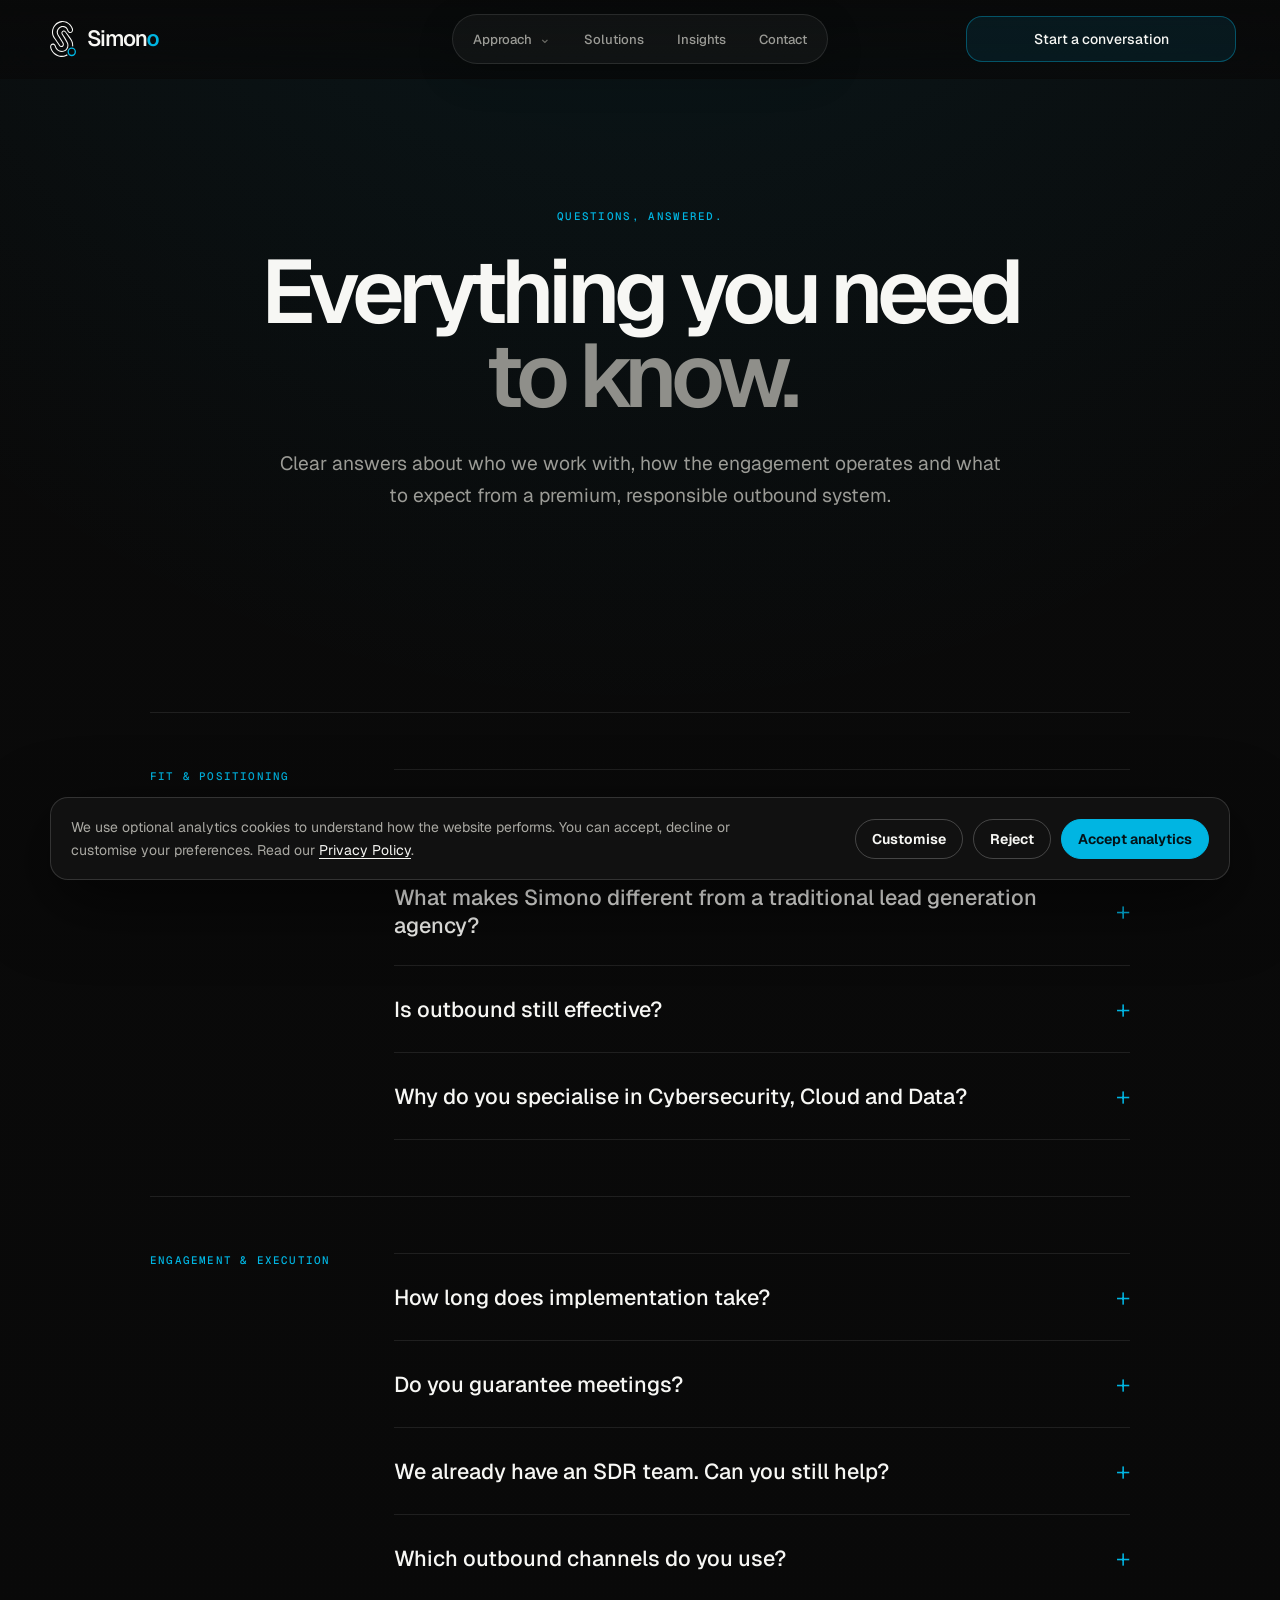
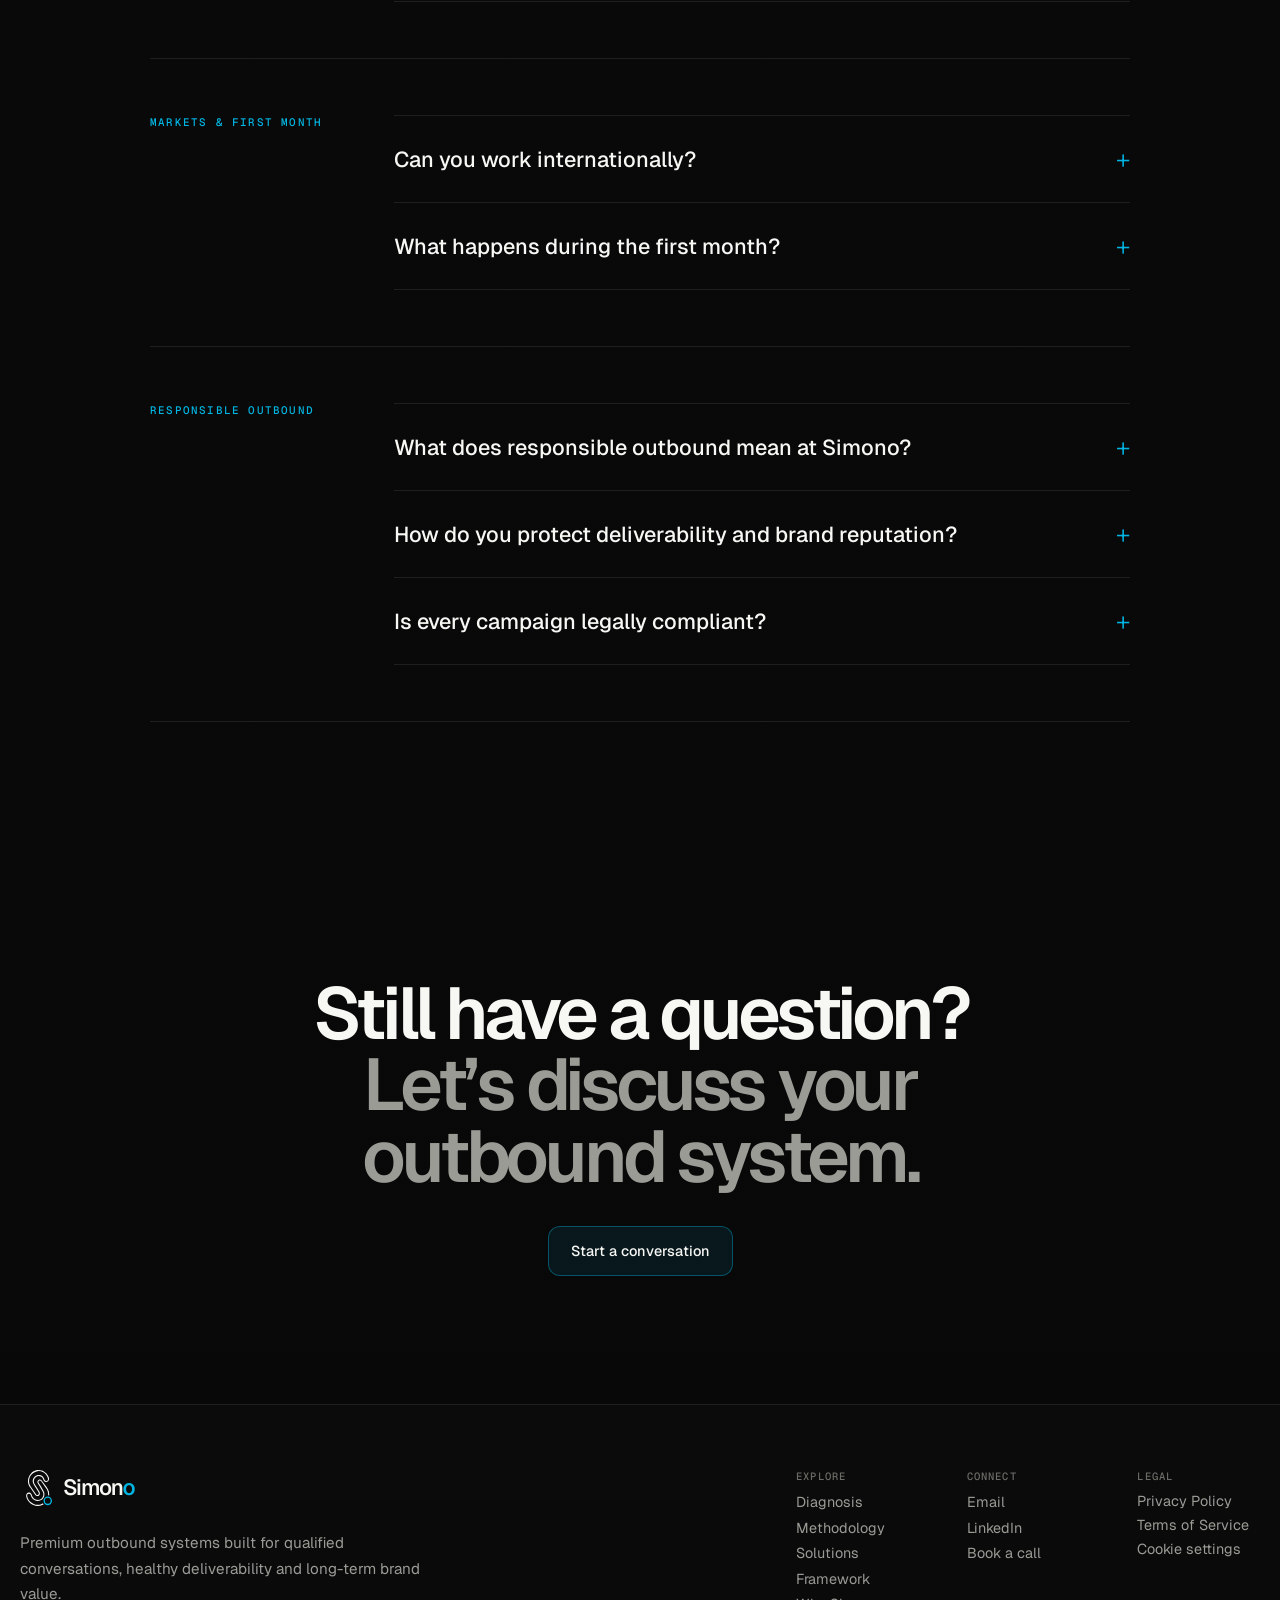
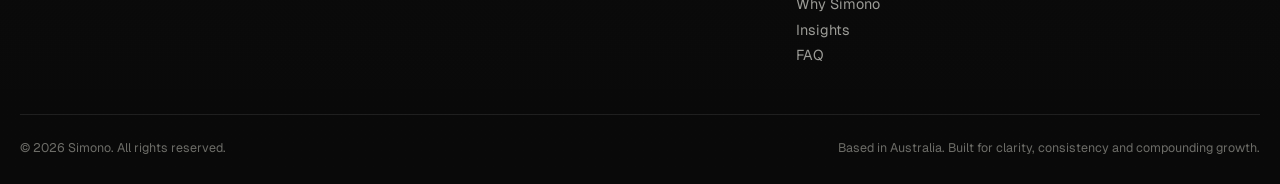
==== faq/index.html @ 4544c7f2 "Update responsible outbound positioning and fix legal links" ====
<!DOCTYPE html>

<html lang="en">
<head>
<meta charset="utf-8"/>
<link href="/favicon-96x96.png?v=2" rel="icon" sizes="96x96" type="image/png"/>
<link href="/favicon.svg?v=2" rel="icon" type="image/svg+xml"/>
<link href="/favicon.ico?v=2" rel="shortcut icon"/>
<link href="/apple-touch-icon.png?v=2" rel="apple-touch-icon" sizes="180x180"/>
<link href="/site.webmanifest" rel="manifest"/>
<meta content="width=device-width,initial-scale=1" name="viewport"/>
<title>Frequently Asked Questions | Simono</title>
<meta content="Answers about Simono's premium, responsible outbound systems, including relevance, deliverability, data practices and engagement." name="description"/>
<link href="https://simono.io/faq/" rel="canonical"/>
<meta content="website" property="og:type"/>
<meta content="Frequently Asked Questions | Simono" property="og:title"/>
<meta content="Clear answers about building responsible outbound around relevance, deliverability and sustainable business development." property="og:description"/>
<meta content="https://simono.io/faq/" property="og:url"/>
<meta content="https://simono.io/assets/simono-og.png" property="og:image"/>
<meta content="summary_large_image" name="twitter:card"/>
<meta content="Questions, answered. | Simono" name="twitter:title"/>
<meta content="Responsible outbound systems for Cybersecurity, Cloud, Data and AI companies." name="twitter:description"/>
<meta content="https://simono.io/assets/simono-og.png" name="twitter:image"/>
<link href="https://fonts.googleapis.com/css2?family=Geist:wght@400;500;600&amp;family=Geist+Mono:wght@400;500&amp;display=swap" rel="stylesheet"/><noscript><link href="https://fonts.googleapis.com/css2?family=Geist:wght@400;500;600&amp;family=Geist+Mono:wght@400;500&amp;display=swap" rel="stylesheet"/></noscript><link href="https://fonts.googleapis.com/css2?family=Geist:wght@400;500;600&amp;family=Geist+Mono:wght@400;500&amp;display=swap" media="print" onload="this.media = 'all'" rel="stylesheet"/><link as="style" href="https://fonts.googleapis.com/css2?family=Geist:wght@400;500;600&amp;family=Geist+Mono:wght@400;500&amp;display=swap" rel="preload"/><link crossorigin="" href="https://fonts.gstatic.com" rel="preconnect"/><link href="https://fonts.googleapis.com" rel="preconnect"/><style>
      :root {
        --bg: #090909;
        --surface: #111;
        --text: #f7f7f4;
        --muted: #9b9b96;
        --muted-2: #6c6c67;
        --accent: #00b5e2;
        --line: rgba(255, 255, 255, 0.09);
        --line-strong: rgba(255, 255, 255, 0.15);
        --max: 1240px;
        --ease: cubic-bezier(0.22, 0.61, 0.36, 1);
      }
      * {
        box-sizing: border-box;
        margin: 0;
        padding: 0;
      }
      html {
        scroll-behavior: smooth;
        background: var(--bg);
      }
      body {
        min-height: 100%;
        overflow-x: hidden;
        color: var(--text);
        background:
          radial-gradient(
            circle at 50% -10%,
            rgba(0, 181, 226, 0.09),
            transparent 28%
          ),
          linear-gradient(180deg, #0a0a0a, #080808);
        font-family:
          "Geist",
          Inter,
          -apple-system,
          BlinkMacSystemFont,
          "Segoe UI",
          sans-serif;
        -webkit-font-smoothing: antialiased;
      }
      a {
        color: inherit;
        text-decoration: none;
      }
      .container {
        width: min(var(--max), calc(100% - 48px));
        margin: auto;
      }
      .nav {
        position: fixed;
        inset: 0 0 auto;
        z-index: 100;
        background: rgba(9, 9, 9, 0.84);
        border-bottom: 1px solid rgba(255, 255, 255, 0.07);
        backdrop-filter: blur(16px);
      }
      .nav-inner {
        min-height: 72px;
        display: grid;
        grid-template-columns: 220px minmax(0, 1fr) 290px;
        align-items: center;
        gap: 24px;
      }
      .brand {
        display: inline-flex;
        align-items: center;
        gap: 8px;
        width: max-content;
      }
      .simono-v3-mark {
        display: block;
        width: auto;
        height: 24px;
        object-fit: contain;
      }
      .simono-v3-wordmark {
        font-size: 21px;
        font-weight: 500;
        letter-spacing: -0.045em;
      }
      .simono-v3-o {
        color: var(--accent);
      }
      .nav-links {
        display: flex;
        justify-content: center;
        gap: 32px;
        color: var(--muted);
        font-size: 0.88rem;
      }
      .nav-links a:hover {
        color: var(--text);
      }
      .button {
        display: inline-flex;
        align-items: center;
        justify-content: center;
        min-height: 46px;
        padding: 0 18px;
        border: 1px solid rgba(0, 181, 226, 0.38);
        border-radius: 16px;
        background: rgba(0, 181, 226, 0.09);
        font-size: 0.88rem;
        transition: 0.25s var(--ease);
      }
      .button:hover {
        transform: translateY(-2px);
        background: rgba(0, 181, 226, 0.15);
        border-color: var(--accent);
      }
      .nav-cta {
        justify-self: end;
        width: 270px;
      }
      .menu {
        display: none;
        width: 44px;
        height: 44px;
        border: 1px solid var(--line);
        border-radius: 11px;
        background: var(--surface);
        color: var(--text);
      }
      .faq-hero {
        min-height: 610px;
        padding: 164px 0 90px;
        display: flex;
        align-items: center;
        text-align: center;
      }
      .faq-hero .container {
        display: flex;
        flex-direction: column;
        align-items: center;
      }
      .eyebrow {
        color: var(--accent);
        font:
          500 0.68rem "Geist Mono",
          monospace;
        letter-spacing: 0.12em;
        text-transform: uppercase;
      }
      .faq-title {
        max-width: 1000px;
        margin: 26px auto 0;
        text-align: center;
        font-size: clamp(3.6rem, 7vw, 7.2rem);
        font-weight: 600;
        letter-spacing: -0.068em;
        line-height: 0.94;
      }
      .faq-title span {
        display: block;
        color: #8f8f8a;
      }
      .intro {
        max-width: 760px;
        margin: 30px auto 0;
        color: var(--muted);
        font-size: clamp(1.05rem, 1.5vw, 1.25rem);
        line-height: 1.7;
        text-align: center;
      }
      .faq-section {
        padding: 40px 0 140px;
      }
      .faq-shell {
        max-width: 980px;
        margin: 0 auto;
      }
      .faq-category {
        display: grid;
        grid-template-columns: 190px 1fr;
        gap: 54px;
        padding: 54px 0;
        border-top: 1px solid var(--line);
      }
      .faq-category:last-child {
        border-bottom: 1px solid var(--line);
      }
      .category-label {
        color: var(--accent);
        font:
          500 0.68rem "Geist Mono",
          monospace;
        letter-spacing: 0.11em;
        text-transform: uppercase;
      }
      .faq-list {
        border-top: 1px solid var(--line);
      }
      .faq-item {
        border-bottom: 1px solid var(--line);
      }
      .faq-item summary {
        list-style: none;
        cursor: pointer;
        display: flex;
        align-items: center;
        justify-content: space-between;
        gap: 24px;
        padding: 26px 0;
        font-size: clamp(1.12rem, 1.7vw, 1.35rem);
        font-weight: 500;
      }
      .faq-item summary::-webkit-details-marker {
        display: none;
      }
      .faq-item summary::after {
        content: "+";
        color: var(--accent);
        font-size: 1.6rem;
        font-weight: 300;
        transition: transform 0.25s;
      }
      .faq-item[open] summary::after {
        transform: rotate(45deg);
      }
      .faq-answer {
        max-width: 760px;
        padding: 0 44px 28px 0;
        color: var(--muted);
        font-size: 1rem;
        line-height: 1.75;
      }
      .contact-wrap {
        padding: 130px 0 145px;
        text-align: center;
      }
      .contact-title {
        max-width: 900px;
        margin: auto;
        font-size: clamp(3rem, 5.7vw, 5.8rem);
        font-weight: 600;
        letter-spacing: -0.058em;
        line-height: 0.98;
      }
      .contact-title span {
        display: block;
        color: var(--muted);
      }
      .contact-wrap .button {
        margin-top: 34px;
      }

      /* Shared production footer */
      .footer,
      .site-footer {
        padding: 0 !important;
        border-top: 1px solid rgba(255, 255, 255, 0.09) !important;
        background: linear-gradient(
          180deg,
          rgba(255, 255, 255, 0.012),
          rgba(255, 255, 255, 0.004)
        ) !important;
      }
      .footer-v4 {
        padding: 64px 0 28px !important;
      }
      .footer-v4-main {
        display: grid !important;
        grid-template-columns: 1.2fr 0.8fr !important;
        gap: 80px !important;
        align-items: start !important;
        padding-bottom: 48px !important;
      }
      .footer-v4-brand p {
        max-width: 420px !important;
        margin-top: 18px !important;
        color: #9b9b96 !important;
        font-size: 0.95rem !important;
        line-height: 1.65 !important;
      }
      .footer-v4-links {
        display: grid !important;
        grid-template-columns: repeat(2, max-content) !important;
        justify-content: end !important;
        gap: 48px !important;
      }
      .footer-v4-links div {
        display: grid !important;
        gap: 6px !important;
      }
      .footer-v4-links span {
        margin-bottom: 4px !important;
        color: #6c6c67 !important;
        font:
          500 0.66rem "Geist Mono",
          monospace !important;
        letter-spacing: 0.11em !important;
        text-transform: uppercase !important;
      }
      .footer-v4-links a {
        color: #9b9b96 !important;
        font-size: 0.9rem !important;
        line-height: 1.35 !important;
        text-decoration: none !important;
        transition: 0.2s ease !important;
      }
      .footer-v4-links a:hover {
        color: #f7f7f4 !important;
      }
      .footer-v4-bottom {
        display: flex !important;
        justify-content: space-between !important;
        gap: 24px !important;
        padding-top: 24px !important;
        border-top: 1px solid rgba(255, 255, 255, 0.09) !important;
        color: #6c6c67 !important;
        font-size: 0.78rem !important;
      }
      .footer-v4 .brand {
        display: inline-flex !important;
        align-items: center !important;
        gap: 7px !important;
        text-decoration: none !important;
      }
      .footer-v4 .simono-v3-wordmark {
        font-family:
          "Geist",
          Inter,
          -apple-system,
          BlinkMacSystemFont,
          "Segoe UI",
          sans-serif !important;
        font-size: 19px !important;
        font-weight: 500 !important;
        letter-spacing: -0.045em !important;
        color: #f7f7f4 !important;
      }
      .footer-v4 .simono-v3-o {
        color: #00b5e2 !important;
      }
      @media (max-width: 760px) {
        .footer-v4-main {
          grid-template-columns: 1fr !important;
          gap: 42px !important;
        }
        .footer-v4-links {
          justify-content: start !important;
          gap: 28px !important;
        }
        .footer-v4-bottom {
          flex-direction: column !important;
        }
      }

      @media (max-width: 1050px) {
        .nav-inner {
          display: flex;
          justify-content: space-between;
        }
        .nav-links,
        .nav-cta {
          display: none;
        }
        .menu {
          display: grid;
          place-items: center;
        }
        .faq-category {
          grid-template-columns: 1fr;
          gap: 22px;
        }
      }
      @media (max-width: 760px) {
        .container {
          width: min(var(--max), calc(100% - 28px));
        }
        .faq-hero {
          min-height: 520px;
          padding: 125px 0 72px;
        }
        .faq-title {
          font-size: clamp(3.1rem, 14vw, 5rem);
        }
        .faq-section {
          padding-bottom: 100px;
        }
        .faq-category {
          padding: 40px 0;
        }
        .faq-item summary {
          padding: 22px 0;
        }
        .faq-answer {
          padding-right: 8px;
        }
        .contact-wrap {
          padding: 100px 0;
        }
      }

      /* Footer connect links tightened */
      .footer-v4-links > div:last-child {
        align-content: start !important;
        gap: 6px !important;
      }
      .footer-v4-links > div:last-child a {
        line-height: 1.2 !important;
        margin: 0 !important;
        padding: 0 !important;
      }

      /* Simono brand lockup — final proportions */
      .nav .brand,
      .footer-v4 .brand,
      .footer .brand {
        gap: 4px !important;
        display: inline-flex !important;
        align-items: center !important;
      }
      .simono-v3-mark {
        width: 52px !important;
        height: 52px !important;
        object-fit: contain !important;
        flex: 0 0 52px !important;
        filter: none !important;
        margin: 0 !important;
      }
      .simono-v3-wordmark {
        font-size: 22px !important;
        font-weight: 560 !important;
        line-height: 1 !important;
        letter-spacing: -0.052em !important;
        color: #f7f7f4 !important;
        transform: translateY(-0.5px);
      }
      .simono-v3-o {
        color: #00b5e2 !important;
      }
      .footer-v4 .simono-v3-mark,
      .footer .simono-v3-mark {
        width: 45px !important;
        height: 45px !important;
        flex-basis: 45px !important;
      }
      .footer-v4 .simono-v3-wordmark,
      .footer .simono-v3-wordmark {
        font-size: 20px !important;
      }
      @media (max-width: 1050px) {
        .simono-v3-mark {
          width: 47px !important;
          height: 47px !important;
          flex-basis: 47px !important;
        }
        .simono-v3-wordmark {
          font-size: 21px !important;
        }
      }
      @media (max-width: 720px) {
        .nav .brand,
        .footer-v4 .brand,
        .footer .brand {
          gap: 3px !important;
        }
        .simono-v3-mark {
          width: 43px !important;
          height: 43px !important;
          flex-basis: 43px !important;
        }
        .simono-v3-wordmark {
          font-size: 19px !important;
        }
        .footer-v4 .simono-v3-mark,
        .footer .simono-v3-mark {
          width: 39px !important;
          height: 39px !important;
          flex-basis: 39px !important;
        }
        .footer-v4 .simono-v3-wordmark,
        .footer .simono-v3-wordmark {
          font-size: 18px !important;
        }
      }

      /* Simono brand lockup — optically cropped and identical in nav/footer */
      .nav .brand,
      .footer-v4 .brand,
      .footer .brand {
        display: inline-flex !important;
        align-items: center !important;
        justify-content: flex-start !important;
        gap: 5px !important;
        width: max-content !important;
      }
      .simono-v3-mark,
      .footer-v4 .simono-v3-mark,
      .footer .simono-v3-mark {
        width: 38px !important;
        height: 38px !important;
        flex: 0 0 38px !important;
        object-fit: contain !important;
        margin: 0 !important;
      }
      .simono-v3-wordmark,
      .footer-v4 .simono-v3-wordmark,
      .footer .simono-v3-wordmark {
        font-size: 22px !important;
        font-weight: 560 !important;
        line-height: 1 !important;
        letter-spacing: -0.052em !important;
        transform: translateY(-0.5px) !important;
      }
      .footer-v4-brand p {
        margin-left: 0 !important;
        padding-left: 0 !important;
      }
      @media (max-width: 1050px) {
        .simono-v3-mark,
        .footer-v4 .simono-v3-mark,
        .footer .simono-v3-mark {
          width: 33px !important;
          height: 33px !important;
          flex-basis: 33px !important;
        }
        .simono-v3-wordmark,
        .footer-v4 .simono-v3-wordmark,
        .footer .simono-v3-wordmark {
          font-size: 21px !important;
        }
      }
      @media (max-width: 720px) {
        .nav .brand,
        .footer-v4 .brand,
        .footer .brand {
          gap: 4px !important;
        }
        .simono-v3-mark,
        .footer-v4 .simono-v3-mark,
        .footer .simono-v3-mark {
          width: 30px !important;
          height: 30px !important;
          flex-basis: 30px !important;
        }
        .simono-v3-wordmark,
        .footer-v4 .simono-v3-wordmark,
        .footer .simono-v3-wordmark {
          font-size: 19px !important;
        }
      }

      .footer-tagline {
        max-width: 300px;
        margin-top: 18px;
        color: rgba(244, 244, 242, 0.68);
        font-size: 0.875rem;
        line-height: 1.6;
      }
      @media (max-width: 700px) {
        .footer-tagline {
          max-width: 280px;
          font-size: 0.8125rem;
        }
      }
    
.footer-v4-links button[data-cookie-settings]{display:block;-webkit-appearance:none;appearance:none;background:none;border:0;padding:0;margin:0;color:#9b9b96;font-family:"Geist",sans-serif;font-size:.9rem;font-weight:400;line-height:1.35;letter-spacing:normal;text-align:left;text-decoration:none;cursor:pointer;transition:color .2s ease}.footer-v4-links button[data-cookie-settings]:hover{color:#f7f7f4}.footer-v4-links{grid-template-columns:repeat(3,minmax(120px,1fr))!important}@media(max-width:760px){.footer-v4-links{grid-template-columns:1fr 1fr!important}.footer-v4-links>div:last-child{grid-column:1/-1}}
</style>
<script type="application/ld+json">
      {
        "@context": "https://schema.org",
        "@type": "FAQPage",
        "mainEntity": [
          {
            "@type": "Question",
            "name": "Who do you work with?",
            "acceptedAnswer": {
              "@type": "Answer",
              "text": "Simono works with cybersecurity, cloud, data and AI companies, as well as specialist technology consultancies selling high-value B2B services or solutions. The best fit is a company with a strong offer that wants a more predictable way to reach senior decision-makers."
            }
          },
          {
            "@type": "Question",
            "name": "What makes Simono different from a traditional lead generation agency?",
            "acceptedAnswer": {
              "@type": "Answer",
              "text": "Simono does not simply deliver lists or run isolated campaigns. We build the complete outbound growth system: positioning, ideal customer profile, account selection, infrastructure, messaging, campaign execution, qualification, reporting and continuous optimisation. The objective is a repeatable commercial engine that your business can understand and scale."
            }
          },
          {
            "@type": "Question",
            "name": "Is outbound still effective?",
            "acceptedAnswer": {
              "@type": "Answer",
              "text": "Yes, but generic high-volume outreach is not. Effective outbound depends on relevant targeting, credible positioning, strong deliverability, useful messaging and disciplined follow-up. When those elements work together, outbound can create a consistent source of qualified conversations."
            }
          },
          {
            "@type": "Question",
            "name": "Why do you specialise in Cybersecurity, Cloud and Data?",
            "acceptedAnswer": {
              "@type": "Answer",
              "text": "These markets combine technical offers, complex buying groups and longer sales cycles. Simono's background in IT consulting and business development helps translate technical capabilities into clear commercial value for CTOs, CIOs, CISOs, Heads of Cloud, Heads of Data and other senior buyers."
            }
          },
          {
            "@type": "Question",
            "name": "How long does implementation take?",
            "acceptedAnswer": {
              "@type": "Answer",
              "text": "A new outbound foundation is normally designed and prepared for launch within two to four weeks. The exact timeline depends on your existing infrastructure, the complexity of your offer, the number of target segments and the channels selected."
            }
          },
          {
            "@type": "Question",
            "name": "Do you guarantee meetings?",
            "acceptedAnswer": {
              "@type": "Answer",
              "text": "We do not promise arbitrary meeting volumes before validating the offer, market and target audience. Simono focuses on qualified opportunities and transparent performance data. Where a meeting target is included in a specific engagement, the qualification criteria and conditions are agreed before launch."
            }
          },
          {
            "@type": "Question",
            "name": "We already have an SDR team. Can you still help?",
            "acceptedAnswer": {
              "@type": "Answer",
              "text": "Yes. Simono can strengthen an existing sales development function by improving targeting, deliverability, messaging, workflows, reporting and campaign strategy. We can build the operating system around your team rather than replacing it."
            }
          },
          {
            "@type": "Question",
            "name": "Which outbound channels do you use?",
            "acceptedAnswer": {
              "@type": "Answer",
              "text": "Depending on the market and engagement, the system can combine email, LinkedIn and telephone outreach. The channel mix is selected around the buyer, sales cycle and offer rather than forcing every company into the same sequence."
            }
          },
          {
            "@type": "Question",
            "name": "Can you work internationally?",
            "acceptedAnswer": {
              "@type": "Answer",
              "text": "Yes. Simono supports specialist technology companies across Australia, Europe and North America. Targeting, messaging and campaign timing are adapted to each market and its buying culture."
            }
          },
          {
            "@type": "Question",
            "name": "What happens during the first month?",
            "acceptedAnswer": {
              "@type": "Answer",
              "text": "The first month focuses on strategy and foundation: clarifying the offer, defining the ICP, selecting target accounts, preparing data, configuring infrastructure, developing messaging and launching the first controlled campaigns. Initial signals are then used to refine positioning and execution."
            }
          },
          {
            "@type": "Question",
            "name": "What does responsible outbound mean at Simono?",
            "acceptedAnswer": {
              "@type": "Answer",
              "text": "It means choosing relevance over indiscriminate volume. Simono designs focused audiences, credible messages, measured sending practices and clear opt-out handling, with deliverability and brand reputation considered throughout the system."
            }
          },
          {
            "@type": "Question",
            "name": "How do you protect deliverability and brand reputation?",
            "acceptedAnswer": {
              "@type": "Answer",
              "text": "We establish dedicated infrastructure, monitor sending health, control campaign volume, maintain data quality and continuously review market feedback. No system can eliminate risk, but disciplined foundations and ongoing oversight help protect long-term performance."
            }
          },
          {
            "@type": "Question",
            "name": "Is every campaign legally compliant?",
            "acceptedAnswer": {
              "@type": "Answer",
              "text": "Compliance depends on the campaign, market, data and circumstances. Simono designs outreach with responsible practices and applicable requirements in mind, but does not make blanket legal compliance claims or provide legal advice. Clients remain responsible for obtaining legal guidance where needed."
            }
          }
        ]
      }
    </script>
<style>
/* v2.7 — exact Home brand/font/alignment overrides */
html, body { font-family: "Geist", Arial, sans-serif !important; }
.nav .container, .footer .container, .footer-v4 .container { width: min(100% - 40px, 1240px) !important; margin-inline: auto !important; }
.nav-inner { min-height: 72px !important; display: grid !important; grid-template-columns: 220px minmax(0, 1fr) 290px !important; align-items: center !important; gap: 24px !important; }
.nav .brand, .footer-v4 .brand, .footer .brand { display:inline-flex !important; align-items:center !important; justify-content:flex-start !important; gap:5px !important; width:max-content !important; min-width:0 !important; margin:0 !important; padding:0 !important; transform:none !important; text-decoration:none !important; white-space:nowrap !important; }
.simono-v3-mark, .footer-v4 .simono-v3-mark, .footer .simono-v3-mark { display:block !important; width:38px !important; height:38px !important; flex:0 0 38px !important; max-width:none !important; object-fit:contain !important; margin:0 !important; filter:none !important; }
.simono-v3-wordmark, .footer-v4 .simono-v3-wordmark, .footer .simono-v3-wordmark { display:inline !important; margin:0 !important; padding:0 !important; font-family:"Geist","Inter",-apple-system,BlinkMacSystemFont,"Segoe UI",sans-serif !important; font-size:22px !important; font-weight:560 !important; font-style:normal !important; line-height:1 !important; letter-spacing:-0.052em !important; color:#f7f7f4 !important; transform:translateY(-0.5px) !important; -webkit-font-smoothing:antialiased !important; -moz-osx-font-smoothing:grayscale !important; text-rendering:geometricPrecision !important; }
.simono-v3-o { display:inline !important; color:#00b5e2 !important; font:inherit !important; line-height:inherit !important; letter-spacing:inherit !important; vertical-align:baseline !important; }
.nav-links { justify-self:center !important; }
.nav-cta, .nav-inner > a.button { justify-self:end !important; }
.footer-v4-brand p { margin-left:0 !important; padding-left:0 !important; }
@media (max-width:1050px){ .nav-inner{display:flex !important; min-height:68px !important;} .simono-v3-mark,.footer-v4 .simono-v3-mark,.footer .simono-v3-mark{width:33px !important;height:33px !important;flex-basis:33px !important;} .simono-v3-wordmark,.footer-v4 .simono-v3-wordmark,.footer .simono-v3-wordmark{font-size:21px !important;} }
@media (max-width:720px){ .nav .container,.footer .container,.footer-v4 .container{width:min(100% - 28px,1240px) !important;} .nav-inner{min-height:64px !important;} .nav .brand,.footer-v4 .brand,.footer .brand{gap:4px !important;} .simono-v3-mark,.footer-v4 .simono-v3-mark,.footer .simono-v3-mark{width:30px !important;height:30px !important;flex-basis:30px !important;} .simono-v3-wordmark,.footer-v4 .simono-v3-wordmark,.footer .simono-v3-wordmark{font-size:19px !important;} }
</style><style id="exact-home-nav-footer-css">:root {
        --bg: #090909;
        --bg-2: #0d0d0d;
        --surface: #111;
        --surface-2: #151515;
        --text: #f7f7f4;
        --muted: #9b9b96;
        --muted-2: #6c6c67;
        --accent: #00b5e2;
        --accent-soft: rgba(0, 181, 226, 0.1);
        --line: rgba(255, 255, 255, 0.09);
        --line-strong: rgba(255, 255, 255, 0.15);
        --max: 1240px;
        --ease: cubic-bezier(0.22, 0.61, 0.36, 1);
      }* {
        box-sizing: border-box;
        margin: 0;
        padding: 0;
      }html {
        scroll-behavior: smooth;
        background: var(--bg);
      }body {
        min-height: 100%;
        overflow-x: hidden;
        color: var(--text);
        background:
          radial-gradient(
            circle at 50% -10%,
            rgba(0, 181, 226, 0.09),
            transparent 28%
          ),
          linear-gradient(180deg, #0a0a0a, #080808);
        font-family: "Geist", Arial, sans-serif;
        -webkit-font-smoothing: antialiased;
      }.container {
        width: min(var(--max), calc(100% - 48px));
        margin: auto;
      }.nav {
        position: fixed;
        inset: 0 0 auto;
        z-index: 100;
        transition: 0.3s ease;
      }.nav.scrolled {
        background: rgba(9, 9, 9, 0.78);
        backdrop-filter: blur(18px);
        border-bottom: 1px solid var(--line);
      }.nav-inner {
        height: 78px;
        display: flex;
        align-items: center;
        justify-content: space-between;
        gap: 28px;
      }.brand {
        display: flex;
        align-items: center;
        gap: 13px;
      }.brand img {
        width: 34px;
        height: 34px;
        object-fit: contain;
        filter: invert(1) hue-rotate(180deg);
      }.brand span {
        font-size: 1rem;
        font-weight: 500;
        letter-spacing: 0.13em;
      }.brand b {
        color: var(--accent);
        font-weight: 500;
      }.nav-links {
        display: flex;
        align-items: center;
        gap: 28px;
        color: var(--muted);
        font-size: 0.88rem;
      }.nav-links a:hover {
        color: var(--text);
      }.button {
        display: inline-flex;
        align-items: center;
        justify-content: center;
        gap: 10px;
        min-height: 50px;
        padding: 0 22px;
        border: 1px solid rgba(0, 181, 226, 0.38);
        border-radius: 12px;
        background: rgba(0, 181, 226, 0.09);
        color: var(--text);
        font-size: 0.9rem;
        font-weight: 500;
        cursor: pointer;
        transition:
          transform 0.25s var(--ease),
          background 0.25s,
          border-color 0.25s;
      }.button:hover {
        transform: translateY(-2px);
        background: rgba(0, 181, 226, 0.15);
        border-color: var(--accent);
      }.button.secondary {
        border-color: var(--line-strong);
        background: rgba(255, 255, 255, 0.025);
        color: var(--muted);
      }.button.secondary:hover {
        color: var(--text);
        background: rgba(255, 255, 255, 0.055);
      }.menu {
        display: none;
        width: 44px;
        height: 44px;
        border: 1px solid var(--line);
        border-radius: 11px;
        background: var(--surface);
        color: var(--text);
      }.offer-card > .button:first-of-type {
        margin-top: auto;
      }.footer {
        padding: 32px 0;
        border-top: 1px solid var(--line);
      }.footer-inner {
        display: grid;
        grid-template-columns: 1fr auto 1fr;
        align-items: center;
        gap: 20px;
      }.footer-center {
        color: var(--muted-2);
        font-size: 0.8rem;
      }.footer-links {
        justify-self: end;
        display: flex;
        gap: 20px;
        color: var(--muted);
        font-size: 0.82rem;
      }@media (max-width: 1050px) {.nav-links,
        .nav .button {
          display: none;
        }.menu {
          display: grid;
          place-items: center;
        }}@media (max-width: 760px) {.container {
          width: min(var(--max), calc(100% - 28px));
        }.footer-inner {
          grid-template-columns: 1fr;
          justify-items: start;
        }.footer-links {
          justify-self: start;
        }}@media (prefers-reduced-motion: reduce) {* {
          scroll-behavior: auto !important;
          animation: none !important;
          transition: none !important;
        }}:root {
        --accent: #00b5e2 !important;
        --accent-soft: rgba(0, 181, 226, 0.1) !important;
      }.nav {
        padding: 0 !important;
        background: rgba(9, 9, 9, 0.84) !important;
        border-bottom: 1px solid rgba(255, 255, 255, 0.07) !important;
        backdrop-filter: blur(16px) saturate(125%) !important;
        -webkit-backdrop-filter: blur(16px) saturate(125%) !important;
      }.nav.scrolled {
        background: rgba(9, 9, 9, 0.94) !important;
      }.nav .container {
        width: min(1240px, calc(100% - 48px)) !important;
        padding: 0 !important;
      }.nav-inner {
        min-height: 72px !important;
        display: grid !important;
        grid-template-columns: 220px minmax(0, 1fr) 220px !important;
        align-items: center !important;
        gap: 24px !important;
      }.nav .brand,
      .footer .brand {
        display: inline-flex !important;
        align-items: center !important;
        justify-content: flex-start !important;
        width: max-content !important;
        min-width: 0 !important;
        margin: 0 !important;
        padding: 0 !important;
        gap: 8px !important;
        transform: none !important;
        text-decoration: none !important;
        white-space: nowrap !important;
      }.simono-v3-mark {
        display: block !important;
        width: auto !important;
        height: 32px !important;
        max-width: none !important;
        flex: 0 0 auto !important;
        object-fit: contain !important;
        filter: none !important;
      }.simono-v3-wordmark {
        display: inline !important;
        margin: 0 !important;
        padding: 0 !important;
        font-family:
          "Geist",
          "Inter",
          -apple-system,
          BlinkMacSystemFont,
          "Segoe UI",
          sans-serif !important;
        font-size: 21px !important;
        font-weight: 500 !important;
        font-style: normal !important;
        line-height: 1 !important;
        letter-spacing: -0.045em !important;
        color: #f7f7f4 !important;
        font-kerning: normal !important;
        font-variant-ligatures: common-ligatures !important;
        -webkit-font-smoothing: antialiased !important;
        -moz-osx-font-smoothing: grayscale !important;
        text-rendering: geometricPrecision !important;
      }.simono-v3-o {
        display: inline !important;
        color: #00b5e2 !important;
        font: inherit !important;
        line-height: inherit !important;
        letter-spacing: inherit !important;
        vertical-align: baseline !important;
      }.nav-links {
        justify-self: center !important;
      }.nav-cta {
        justify-self: end !important;
      }.footer .simono-v3-mark {
        height: 28px !important;
      }.footer .simono-v3-wordmark {
        font-size: 19px !important;
      }.footer .brand {
        gap: 7px !important;
      }@media (max-width: 1050px) {.nav-inner {
          display: flex !important;
          min-height: 68px !important;
        }.simono-v3-mark {
          height: 29px !important;
        }.simono-v3-wordmark {
          font-size: 20px !important;
        }}@media (max-width: 720px) {.nav .container {
          width: min(100% - 28px, 1240px) !important;
        }.nav-inner {
          min-height: 64px !important;
        }.simono-v3-mark {
          height: 27px !important;
        }.simono-v3-wordmark {
          font-size: 18px !important;
        }.footer .simono-v3-mark {
          height: 25px !important;
        }.footer .simono-v3-wordmark {
          font-size: 17px !important;
        }}.nav-inner {
        grid-template-columns: 220px minmax(0, 1fr) 290px !important;
      }.nav-inner > a.button {
        width: 270px !important;
        min-width: 270px !important;
        max-width: 270px !important;
        height: 46px !important;
        min-height: 46px !important;
        padding: 0 18px !important;
        border-radius: 16px !important;
        display: inline-flex !important;
        align-items: center !important;
        justify-content: center !important;
        justify-self: end !important;
        flex: 0 0 270px !important;
        white-space: nowrap !important;
        word-break: normal !important;
        overflow-wrap: normal !important;
        flex-wrap: nowrap !important;
        font-size: 14px !important;
        line-height: 1 !important;
        text-align: center !important;
      }@media (max-width: 1050px) {.nav-inner > a.button {
          width: 250px !important;
          min-width: 250px !important;
          max-width: 250px !important;
          flex-basis: 250px !important;
          font-size: 13px !important;
        }}.nav {
        display: flex !important;
        justify-content: center !important;
      }.nav .container {
        max-width: 1240px !important;
        width: min(1240px, calc(100% - 64px)) !important;
        margin: 0 auto !important;
        padding: 0 12px !important;
      }.nav-inner {
        grid-template-columns: 220px 1fr 270px !important;
        align-items: center !important;
      }.nav-links {
        display: flex !important;
        justify-content: center !important;
        gap: 32px !important;
      }@media (max-width: 1050px) {.nav .container {
          width: min(100% - 32px, 1240px) !important;
        }}.footer {
        padding: 0;
        border-top: 1px solid var(--line);
        background: linear-gradient(
          180deg,
          rgba(255, 255, 255, 0.012),
          rgba(255, 255, 255, 0.004)
        );
      }.footer-v4 {
        padding: 64px 0 28px;
      }.footer-v4-main {
        display: grid;
        grid-template-columns: minmax(0, 1fr) auto;
        gap: 40px;
        align-items: start;
        padding-bottom: 48px;
      }.footer-v4-brand p {
        max-width: 420px;
        margin-top: 18px;
        color: var(--muted);
        font-size: 0.95rem;
        line-height: 1.65;
      }.footer-v4-links {
        display: grid;
        grid-template-columns: repeat(2, max-content);
        gap: 28px;
        align-items: start;
      }.footer-v4-links div {
        display: grid;
        gap: 6px;
      }.footer-v4-links span {
        margin-bottom: 4px;
        color: var(--muted-2);
        font: 500 0.66rem "Geist Mono";
        letter-spacing: 0.11em;
        text-transform: uppercase;
      }.footer-v4-links a {
        color: var(--muted);
        font-size: 0.9rem;
        transition: 0.2s ease;
      }.footer-v4-links a:hover {
        color: var(--text);
      }.footer-v4-bottom {
        display: flex;
        justify-content: space-between;
        gap: 24px;
        padding-top: 24px;
        border-top: 1px solid var(--line);
        color: var(--muted-2);
        font-size: 0.78rem;
      }@media (max-width: 760px) {.footer-v4-main {
          grid-template-columns: 1fr;
          gap: 42px;
        }.footer-v4-links {
          grid-template-columns: repeat(2, max-content);
          gap: 28px;
        }.footer-v4-bottom {
          flex-direction: column;
        }}@media (max-width: 1050px) {.nav .container {
          width: min(100% - 32px, 1240px) !important;
          padding: 0 !important;
        }.nav-inner {
          position: relative !important;
          display: flex !important;
          justify-content: space-between !important;
          align-items: center !important;
          width: 100% !important;
          min-height: 68px !important;
          gap: 16px !important;
        }.nav-inner > a.button {
          display: none !important;
        }.menu {
          display: grid !important;
          place-items: center !important;
          flex: 0 0 44px !important;
          margin-left: auto !important;
          cursor: pointer !important;
        }.nav-links {
          position: absolute !important;
          top: calc(100% + 10px) !important;
          left: 0 !important;
          right: 0 !important;
          z-index: 120 !important;
          display: grid !important;
          gap: 0 !important;
          padding: 10px !important;
          border: 1px solid var(--line-strong) !important;
          border-radius: 16px !important;
          background: rgba(12, 12, 12, 0.98) !important;
          box-shadow: 0 24px 60px rgba(0, 0, 0, 0.45) !important;
          backdrop-filter: blur(18px) !important;
          -webkit-backdrop-filter: blur(18px) !important;
          opacity: 0 !important;
          visibility: hidden !important;
          transform: translateY(-8px) !important;
          pointer-events: none !important;
          transition:
            opacity 0.2s ease,
            transform 0.2s ease,
            visibility 0.2s ease !important;
        }.nav-links.is-open {
          opacity: 1 !important;
          visibility: visible !important;
          transform: none !important;
          pointer-events: auto !important;
        }.nav-links a {
          display: flex !important;
          align-items: center !important;
          min-height: 48px !important;
          padding: 0 14px !important;
          border-radius: 10px !important;
          color: var(--muted) !important;
        }.nav-links a:hover,
        .nav-links a:focus-visible {
          color: var(--text) !important;
          background: rgba(255, 255, 255, 0.05) !important;
        }}@media (max-width: 760px) {.nav .container {
          width: min(100% - 28px, 1240px) !important;
        }.nav-inner {
          min-height: 64px !important;
        }.button {
          width: 100% !important;
        }.offer-card .button {
          display: flex !important;
        }}.footer-v4-links > div:last-child {
        align-content: start !important;
        gap: 6px !important;
      }.footer-v4-links > div:last-child a {
        line-height: 1.2 !important;
        margin: 0 !important;
        padding: 0 !important;
      }.footer-v4-links button[data-cookie-settings]{display:block;-webkit-appearance:none;appearance:none;background:none;border:0;padding:0;margin:0;color:#9b9b96;font-family:"Geist",sans-serif;font-size:.9rem;font-weight:400;line-height:1.35;letter-spacing:normal;text-align:left;text-decoration:none;cursor:pointer;transition:color .2s ease}.footer-v4-links button[data-cookie-settings]:hover{color:#f7f7f4}.footer-v4-links{grid-template-columns:repeat(3,minmax(120px,1fr))!important}@media(max-width:760px){.footer-v4-links{grid-template-columns:1fr 1fr!important}.footer-v4-links>div:last-child{grid-column:1/-1}}
@media (min-width: 1051px) {.hero > .container {
          min-height: calc(100svh - 72px);
          display: grid;
          grid-template-rows: minmax(0, 1fr) auto;
        }}




.nav .brand,
  .footer-v4 .brand,
  .footer .brand {
    gap: 4px !important;
    display: inline-flex !important;
    align-items: center !important;
  }.simono-v3-mark {
    width: 52px !important;
    height: 52px !important;
    object-fit: contain !important;
    flex: 0 0 52px !important;
    filter: none !important;
    margin: 0 !important;
  }.simono-v3-wordmark {
    font-size: 22px !important;
    font-weight: 560 !important;
    line-height: 1 !important;
    letter-spacing: -0.052em !important;
    color: #f7f7f4 !important;
    transform: translateY(-0.5px);
  }.simono-v3-o {
    color: #00b5e2 !important;
  }.footer-v4 .simono-v3-mark,
  .footer .simono-v3-mark {
    width: 45px !important;
    height: 45px !important;
    flex-basis: 45px !important;
  }.footer-v4 .simono-v3-wordmark,
  .footer .simono-v3-wordmark {
    font-size: 20px !important;
  }@media (max-width: 1050px) {.simono-v3-mark {
      width: 33px !important;
      height: 33px !important;
      flex-basis: 33px !important;
    }.simono-v3-wordmark {
      font-size: 21px !important;
    }}@media (max-width: 720px) {.nav .brand,
    .footer-v4 .brand,
    .footer .brand {
      gap: 3px !important;
    }.simono-v3-mark {
      width: 30px !important;
      height: 30px !important;
      flex-basis: 30px !important;
    }.simono-v3-wordmark {
      font-size: 19px !important;
    }.footer-v4 .simono-v3-mark,
    .footer .simono-v3-mark {
      width: 27px !important;
      height: 27px !important;
      flex-basis: 27px !important;
    }.footer-v4 .simono-v3-wordmark,
    .footer .simono-v3-wordmark {
      font-size: 18px !important;
    }}.nav .brand,
  .footer-v4 .brand,
  .footer .brand {
    display: inline-flex !important;
    align-items: center !important;
    justify-content: flex-start !important;
    gap: 5px !important;
    width: max-content !important;
  }.simono-v3-mark,
  .footer-v4 .simono-v3-mark,
  .footer .simono-v3-mark {
    width: 38px !important;
    height: 38px !important;
    flex: 0 0 38px !important;
    object-fit: contain !important;
    margin: 0 !important;
  }.simono-v3-wordmark,
  .footer-v4 .simono-v3-wordmark,
  .footer .simono-v3-wordmark {
    font-size: 22px !important;
    font-weight: 560 !important;
    line-height: 1 !important;
    letter-spacing: -0.052em !important;
    transform: translateY(-0.5px) !important;
  }.footer-v4-brand p {
    margin-left: 0 !important;
    padding-left: 0 !important;
  }@media (max-width: 1050px) {.simono-v3-mark,
    .footer-v4 .simono-v3-mark,
    .footer .simono-v3-mark {
      width: 33px !important;
      height: 33px !important;
      flex-basis: 33px !important;
    }.simono-v3-wordmark,
    .footer-v4 .simono-v3-wordmark,
    .footer .simono-v3-wordmark {
      font-size: 21px !important;
    }}@media (max-width: 720px) {.nav .brand,
    .footer-v4 .brand,
    .footer .brand {
      gap: 4px !important;
    }.simono-v3-mark,
    .footer-v4 .simono-v3-mark,
    .footer .simono-v3-mark {
      width: 30px !important;
      height: 30px !important;
      flex-basis: 30px !important;
    }.simono-v3-wordmark,
    .footer-v4 .simono-v3-wordmark,
    .footer .simono-v3-wordmark {
      font-size: 19px !important;
    }}.footer-tagline {
    max-width: 300px;
    margin-top: 18px;
    color: rgba(244, 244, 242, 0.68);
    font-size: 0.875rem;
    line-height: 1.6;
  }@media (max-width: 700px) {.footer-tagline {
      max-width: 280px;
      font-size: 0.8125rem;
    }}</style><link rel="stylesheet" href="../assets/readability.css" /><link rel="stylesheet" href="../assets/nav-enhanced.css?v=1" /><script defer src="../assets/nav-enhanced.js?v=2"></script></head>
<body>
<header class="nav" id="nav">
<div class="container nav-inner">
<a aria-label="Simono home" class="brand" href="../index.html#top"><img alt="" aria-hidden="true" class="simono-v3-mark" decoding="async" height="74" src="../assets/simono-mark.svg?v=8" width="54"/><span class="simono-v3-wordmark">Simon<span class="simono-v3-o">o</span></span></a>
<nav class="nav-links" id="primary-navigation">
<a href="../index.html#diagnosis">Diagnosis</a>
<a href="../index.html#method">Methodology</a>
<a href="../index.html#offer">Solutions</a>
<a href="../index.html#why">Why Simono</a><a href="../index.html#insights">Insights</a>
<a href="../index.html#contact">Contact</a>
</nav>
<a class="button open-booking" data-booking-type="build" href="../index.html#booking">Build your outbound system</a>
<button aria-controls="primary-navigation" aria-expanded="false" aria-label="Open menu" class="menu">
          ☰
        </button>
</div>
</header>
<main>
<section class="faq-hero">
<div class="container">
<span class="eyebrow">Questions, answered.</span>
<h1 class="faq-title">Everything you need<span>to know.</span></h1>
<p class="intro">
            Clear answers about who we work with, how the engagement operates
            and what to expect from a premium, responsible outbound system.
          </p>
</div>
</section>
<section class="faq-section">
<div class="container faq-shell">
<section class="faq-category">
<div class="category-label">Fit &amp; positioning</div>
<div class="faq-list">
<details class="faq-item">
<summary>Who do you work with?</summary>
<div class="faq-answer">
                  Simono works with cybersecurity, cloud, data and AI companies,
                  as well as specialist technology consultancies selling
                  high-value B2B services or solutions. The best fit is a
                  company with a strong offer that wants a more predictable way
                  to reach senior decision-makers.
                </div>
</details>
<details class="faq-item">
<summary>
                  What makes Simono different from a traditional lead generation
                  agency?
                </summary>
<div class="faq-answer">
                  Simono does not simply deliver lists or run isolated
                  campaigns. We build the complete outbound growth system:
                  positioning, ideal customer profile, account selection,
                  infrastructure, messaging, campaign execution, qualification,
                  reporting and continuous optimisation. The objective is a
                  repeatable commercial engine that your business can understand
                  and scale.
                </div>
</details>
<details class="faq-item">
<summary>Is outbound still effective?</summary>
<div class="faq-answer">
                  Yes, but generic high-volume outreach is not. Effective
                  outbound depends on relevant targeting, credible positioning,
                  strong deliverability, useful messaging and disciplined
                  follow-up. When those elements work together, outbound can
                  create a consistent source of qualified conversations.
                </div>
</details>
<details class="faq-item">
<summary>
                  Why do you specialise in Cybersecurity, Cloud and Data?
                </summary>
<div class="faq-answer">
                  These markets combine technical offers, complex buying groups
                  and longer sales cycles. Simono's background in IT consulting
                  and business development helps translate technical
                  capabilities into clear commercial value for CTOs, CIOs,
                  CISOs, Heads of Cloud, Heads of Data and other senior buyers.
                </div>
</details>
</div>
</section>
<section class="faq-category">
<div class="category-label">Engagement &amp; execution</div>
<div class="faq-list">
<details class="faq-item">
<summary>How long does implementation take?</summary>
<div class="faq-answer">
                  A new outbound foundation is normally designed and prepared
                  for launch within two to four weeks. The exact timeline
                  depends on your existing infrastructure, the complexity of
                  your offer, the number of target segments and the channels
                  selected.
                </div>
</details>
<details class="faq-item">
<summary>Do you guarantee meetings?</summary>
<div class="faq-answer">
                  We do not promise arbitrary meeting volumes before validating
                  the offer, market and target audience. Simono focuses on
                  qualified opportunities and transparent performance data.
                  Where a meeting target is included in a specific engagement,
                  the qualification criteria and conditions are agreed before
                  launch.
                </div>
</details>
<details class="faq-item">
<summary>
                  We already have an SDR team. Can you still help?
                </summary>
<div class="faq-answer">
                  Yes. Simono can strengthen an existing sales development
                  function by improving targeting, deliverability, messaging,
                  workflows, reporting and campaign strategy. We can build the
                  operating system around your team rather than replacing it.
                </div>
</details>
<details class="faq-item">
<summary>Which outbound channels do you use?</summary>
<div class="faq-answer">
                  Depending on the market and engagement, the system can combine
                  email, LinkedIn and telephone outreach. The channel mix is
                  selected around the buyer, sales cycle and offer rather than
                  forcing every company into the same sequence.
                </div>
</details>
</div>
</section>
<section class="faq-category">
<div class="category-label">Markets &amp; first month</div>
<div class="faq-list">
<details class="faq-item">
<summary>Can you work internationally?</summary>
<div class="faq-answer">
                  Yes. Simono supports specialist technology companies across
                  Australia and Asia. Targeting, messaging and campaign timing
                  are adapted to each market and its buying culture.
                </div>
</details>
<details class="faq-item">
<summary>What happens during the first month?</summary>
<div class="faq-answer">
                  The first month focuses on strategy and foundation: clarifying
                  the offer, defining the ICP, selecting target accounts,
                  preparing data, configuring infrastructure, developing
                  messaging and launching the first controlled campaigns.
                  Initial signals are then used to refine positioning and
                  execution.
                </div>
</details>
</div>
</section>
<section class="faq-category">
<div class="category-label">Responsible outbound</div>
<div class="faq-list">
<details class="faq-item">
<summary>What does responsible outbound mean at Simono?</summary>
<div class="faq-answer">
                  It means choosing relevance over indiscriminate volume. Simono
                  designs focused audiences, credible messages, measured sending
                  practices and clear opt-out handling, with deliverability and
                  brand reputation considered throughout the system.
                </div>
</details>
<details class="faq-item">
<summary>How do you protect deliverability and brand reputation?</summary>
<div class="faq-answer">
                  We establish dedicated infrastructure, monitor sending health,
                  control campaign volume, maintain data quality and continuously
                  review market feedback. No system can eliminate risk, but
                  disciplined foundations and ongoing oversight help protect
                  long-term performance.
                </div>
</details>
<details class="faq-item">
<summary>Is every campaign legally compliant?</summary>
<div class="faq-answer">
                  Compliance depends on the campaign, market, data and
                  circumstances. Simono designs outreach with responsible
                  practices and applicable requirements in mind, but does not
                  make blanket legal compliance claims or provide legal advice.
                  Clients remain responsible for obtaining legal guidance where
                  needed.
                </div>
</details>
</div>
</section>
</div>
</section>
<section class="contact-wrap">
<div class="container">
<h2 class="contact-title">
            Still have a question?<span>Let’s discuss your outbound system.</span>
</h2>
<a class="button" href="../index.html#contact">Start a conversation</a>
</div>
</section>
</main>
<footer class="footer">
<div class="container footer-v4">
<div class="footer-v4-main">
<div class="footer-v4-brand">
<a aria-label="Simono home" class="brand" href="../index.html#top">
<img alt="" aria-hidden="true" class="simono-v3-mark" decoding="async" src="../assets/simono-mark.svg?v=8"/><span class="simono-v3-wordmark">Simon<span class="simono-v3-o">o</span></span>
</a>
<p class="footer-tagline">
              Premium outbound systems built for qualified conversations,
              healthy deliverability and long-term brand value.
            </p>
</div>
<div class="footer-v4-links">
<div>
<span>Explore</span>
<a href="../index.html#diagnosis">Diagnosis</a>
<a href="../index.html#method">Methodology</a>
<a href="../index.html#offer">Solutions</a>
<a href="../index.html#framework">Framework</a>
<a href="../index.html#why">Why Simono</a><a href="../index.html#insights">Insights</a><a href="../faq/index.html">FAQ</a>
</div>
<div>
<span>Connect</span>
<a href="mailto:simon@simono.io?subject=Outbound%20Inquiry">Email</a>
<a href="https://www.linkedin.com/in/simon-lecat/" rel="noopener noreferrer" target="_blank">LinkedIn</a>
<a class="open-booking" data-booking-type="default" href="../index.html#booking">Book a call</a>
</div>
<div><span>Legal</span><a href="../privacy-policy.html">Privacy Policy</a><a href="../terms-of-service.html">Terms of Service</a><button data-cookie-settings="" type="button">Cookie settings</button></div></div>
</div>
<div class="footer-v4-bottom">
<span>© 2026 Simono. All rights reserved.</span>
<span>Based in Australia. Built for clarity, consistency and compounding
            growth.</span>
</div>
</div>
</footer>
<script defer="" src="/assets/consent-manager.js?v=2"></script></body>
</html>
---- assets/readability.css ----
/* Shared reading rhythm across Simono pages. */
:root {
  --content-measure: 740px;
  --reading-measure: 720px;
  --section-space: clamp(88px, 10vw, 140px);
  --section-space-compact: clamp(40px, 5vw, 64px);
}

.section,
.contact-wrap {
  padding-top: var(--section-space) !important;
  padding-bottom: var(--section-space) !important;
}

.section-head {
  margin-bottom: clamp(42px, 5vw, 64px) !important;
}

.title,
.contact-title {
  max-width: 1040px;
  text-wrap: balance;
}

.intro,
.hero-lead {
  max-width: var(--content-measure) !important;
  line-height: 1.7 !important;
  text-wrap: pretty;
}

.title + .intro,
.reveal > .title + .intro {
  margin-top: clamp(22px, 2.5vw, 30px) !important;
}

.faq-hero {
  min-height: clamp(560px, 72vh, 650px) !important;
}

.faq-section,
.legal-section {
  padding-top: var(--section-space-compact) !important;
  padding-bottom: var(--section-space) !important;
}

.faq-shell,
.legal-shell {
  max-width: 980px !important;
}

.faq-category,
.legal-category {
  padding-top: clamp(42px, 5vw, 56px) !important;
  padding-bottom: clamp(42px, 5vw, 56px) !important;
}

.faq-answer,
.legal-copy,
.article {
  text-wrap: pretty;
}

.legal-copy {
  max-width: var(--reading-measure) !important;
}

.legal-copy p,
.article p {
  line-height: 1.78 !important;
}

.article {
  width: min(var(--reading-measure), calc(100% - 48px)) !important;
  padding-top: clamp(64px, 8vw, 88px) !important;
  padding-bottom: var(--section-space) !important;
}

.article h2 {
  margin-top: clamp(50px, 7vw, 66px) !important;
  margin-bottom: 18px !important;
  text-wrap: balance;
}

.article h3 {
  margin-top: 38px !important;
  margin-bottom: 14px !important;
}

/* Tighter editorial relationship between the article label and headline. */
.hero > .container > .eyebrow + h1 {
  margin-top: 24px !important;
}

/* More breathing room through the homepage hero composition. */
#top > .hero:not(.insights-page-hero) .hero-pill {
  margin-bottom: clamp(38px, 4.6vh, 50px) !important;
}

#top > .hero:not(.insights-page-hero) h1 span {
  margin-top: 0.1em !important;
}

#top > .hero:not(.insights-page-hero) .hero-lead {
  margin-top: clamp(40px, 4.8vh, 52px) !important;
}

#top > .hero:not(.insights-page-hero) .hero-actions {
  margin-top: clamp(36px, 4.2vh, 46px) !important;
}

/* Insights index: same calm, editorial transition as FAQ and legal pages. */
.hero.insights-page-hero {
  min-height: clamp(610px, 72vh, 680px) !important;
  padding: 132px 0 72px !important;
  display: flex !important;
  align-items: center !important;
  text-align: center;
}

.hero.insights-page-hero > .container {
  min-height: 0 !important;
  display: block !important;
}

.insights-page-hero .hero-core-final {
  max-width: 1000px !important;
  padding: 0 !important;
}

.insights-page-hero .hero-pill {
  margin: 0 auto 26px !important;
  padding: 0 !important;
  border: 0 !important;
  background: transparent !important;
  color: var(--accent) !important;
}

.insights-page-hero .hero-pill i {
  display: none !important;
}

.hero.insights-page-hero h1 {
  max-width: 1000px !important;
  font-size: clamp(3.6rem, 7vw, 7.2rem) !important;
  line-height: 0.94 !important;
}

.insights-page-hero .hero-lead {
  margin-top: 30px !important;
}

.insights-page-hero .hero-actions {
  margin-top: 32px !important;
}

#insights.section {
  padding-top: var(--section-space-compact) !important;
}

@media (min-width: 1051px) {
  .insights-page-hero + #insights {
    margin-top: 0 !important;
  }
}

@media (max-width: 760px) {
  :root {
    --section-space: 88px;
    --section-space-compact: 40px;
  }

  .section-head {
    margin-bottom: 38px !important;
  }

  .faq-hero {
    min-height: 520px !important;
  }

  .hero.insights-page-hero {
    min-height: 560px !important;
    padding: 112px 0 64px !important;
  }

  .hero.insights-page-hero h1 {
    font-size: clamp(3.1rem, 14vw, 5rem) !important;
  }

  #top > .hero:not(.insights-page-hero) .hero-pill {
    margin-bottom: 30px !important;
  }

  #top > .hero:not(.insights-page-hero) .hero-lead {
    margin-top: 32px !important;
  }

  #top > .hero:not(.insights-page-hero) .hero-actions {
    margin-top: 30px !important;
  }

  .faq-category,
  .legal-category {
    padding-top: 38px !important;
    padding-bottom: 38px !important;
  }

  .article {
    width: calc(100% - 28px) !important;
  }
}
---- assets/nav-enhanced.css ----
/* Simono floating navigation — shared across every page. */
.nav {
  background: linear-gradient(180deg, rgba(9, 9, 9, 0.92), rgba(9, 9, 9, 0.72)) !important;
  border-bottom-color: transparent !important;
  backdrop-filter: blur(20px) saturate(135%) !important;
}

.nav-inner {
  grid-template-columns: 220px minmax(0, 1fr) 220px !important;
  gap: 20px !important;
}

.nav-links.nav-enhanced {
  position: relative;
  justify-self: center !important;
  display: flex !important;
  align-items: center !important;
  justify-content: center !important;
  width: max-content !important;
  gap: 3px !important;
  padding: 5px !important;
  border: 1px solid rgba(255, 255, 255, 0.1) !important;
  border-radius: 999px !important;
  background: rgba(255, 255, 255, 0.035) !important;
  box-shadow: 0 12px 36px rgba(0, 0, 0, 0.24) !important;
}

.nav-links.nav-enhanced > a,
.nav-approach-toggle {
  min-height: 38px !important;
  display: inline-flex !important;
  align-items: center !important;
  gap: 7px;
  padding: 0 15px !important;
  border: 0;
  border-radius: 999px !important;
  background: transparent;
  color: var(--muted) !important;
  font: 500 0.82rem "Geist", sans-serif;
  cursor: pointer;
  transition: color 0.2s ease, background 0.2s ease !important;
}

.nav-links.nav-enhanced > a:hover,
.nav-links.nav-enhanced > a:focus-visible,
.nav-approach-toggle:hover,
.nav-approach-toggle:focus-visible,
.nav-links.nav-enhanced > a.is-active,
.nav-approach.is-active > .nav-approach-toggle {
  color: var(--text) !important;
  background: rgba(255, 255, 255, 0.07) !important;
}

.nav-links.nav-enhanced > a.is-active::before,
.nav-approach.is-active > .nav-approach-toggle::before {
  content: "";
  width: 5px;
  height: 5px;
  border-radius: 50%;
  background: var(--accent);
  box-shadow: 0 0 10px rgba(0, 181, 226, 0.8);
}

.nav-approach {
  position: relative;
}

.nav-approach-toggle::after {
  content: "⌄";
  color: var(--muted-2, #6c6c67);
  font-size: 0.85rem;
  transform: translateY(-1px);
}

.nav-approach-menu {
  position: absolute;
  top: calc(100% + 13px);
  left: 0;
  z-index: 20;
  display: grid;
  min-width: 220px;
  padding: 8px;
  border: 1px solid rgba(255, 255, 255, 0.11);
  border-radius: 16px;
  background: rgba(14, 14, 14, 0.98);
  box-shadow: 0 22px 60px rgba(0, 0, 0, 0.48);
  opacity: 0;
  visibility: hidden;
  transform: translateY(-7px);
  transition: 0.2s ease;
}

.nav-approach.is-open .nav-approach-menu {
  opacity: 1;
  visibility: visible;
  transform: translateY(0);
}

.nav-approach-menu a {
  display: flex !important;
  align-items: center;
  min-height: 42px !important;
  padding: 0 12px !important;
  border-radius: 10px;
  color: var(--muted) !important;
  font-size: 0.86rem !important;
}

.nav-approach-menu a:hover,
.nav-approach-menu a:focus-visible {
  color: var(--text) !important;
  background: rgba(255, 255, 255, 0.06);
}

.nav-inner > .nav-conversation {
  justify-self: end !important;
  min-height: 44px !important;
  padding: 0 18px !important;
  border-radius: 999px !important;
  white-space: nowrap;
}

.nav.nav-compact .nav-inner {
  min-height: 62px !important;
}

@media (max-width: 1050px) {
  .nav-inner {
    grid-template-columns: auto 1fr auto !important;
  }

  .nav-inner > .nav-conversation {
    display: none !important;
  }

  .nav-links.nav-enhanced {
    position: absolute !important;
    top: calc(100% + 8px) !important;
    left: 14px !important;
    right: 14px !important;
    width: auto !important;
    display: none !important;
    flex-direction: column !important;
    align-items: stretch !important;
    padding: 10px !important;
    border-radius: 18px !important;
    background: rgba(14, 14, 14, 0.98) !important;
  }

  .nav-links.nav-enhanced.is-open,
  .nav-links.nav-enhanced.mobile-open {
    display: flex !important;
  }

  .nav-links.nav-enhanced > a,
  .nav-approach-toggle {
    width: 100% !important;
    min-height: 46px !important;
    justify-content: space-between !important;
    border-radius: 11px !important;
  }

  .nav-approach-menu {
    position: static;
    display: none;
    min-width: 0;
    margin: 3px 0 6px;
    padding: 5px 8px;
    border: 0;
    border-left: 1px solid rgba(0, 181, 226, 0.28);
    border-radius: 0;
    background: transparent;
    box-shadow: none;
    opacity: 1;
    visibility: visible;
    transform: none;
  }

  .nav-approach.is-open .nav-approach-menu {
    display: grid;
  }
}
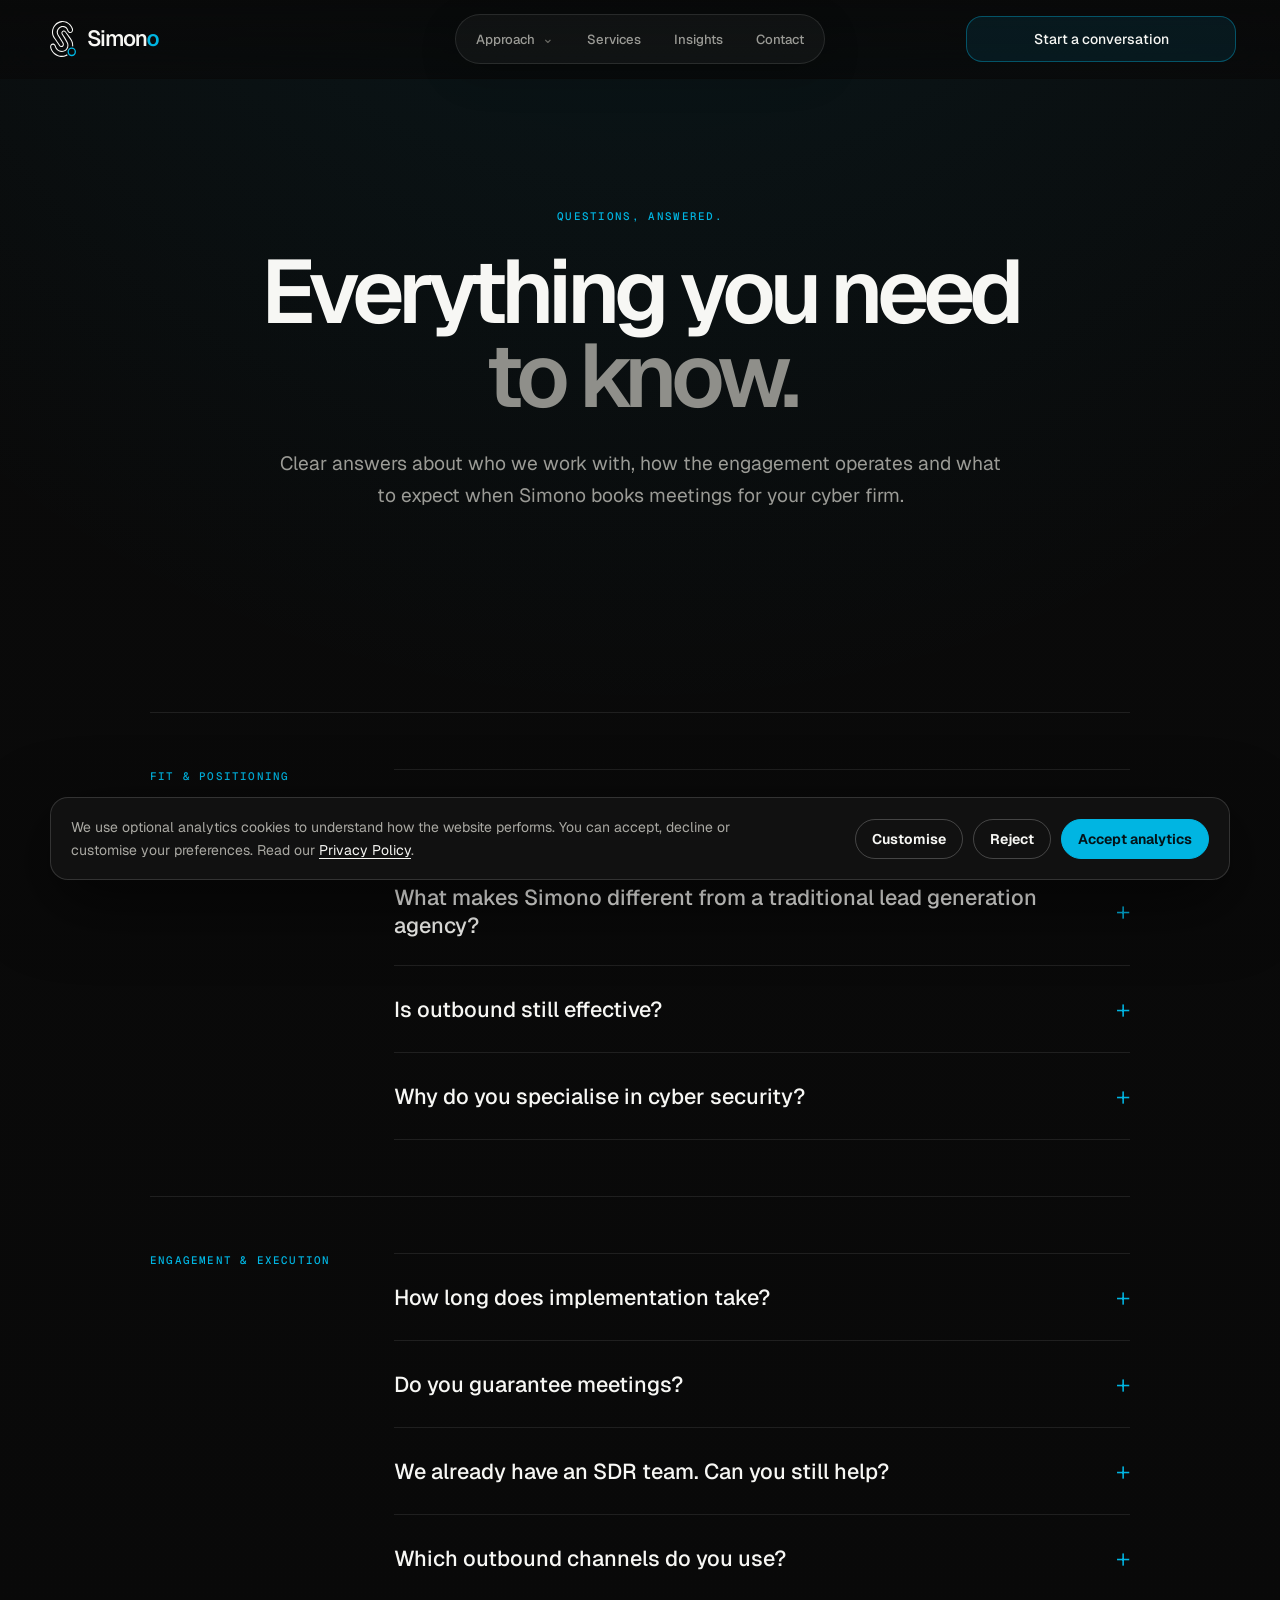
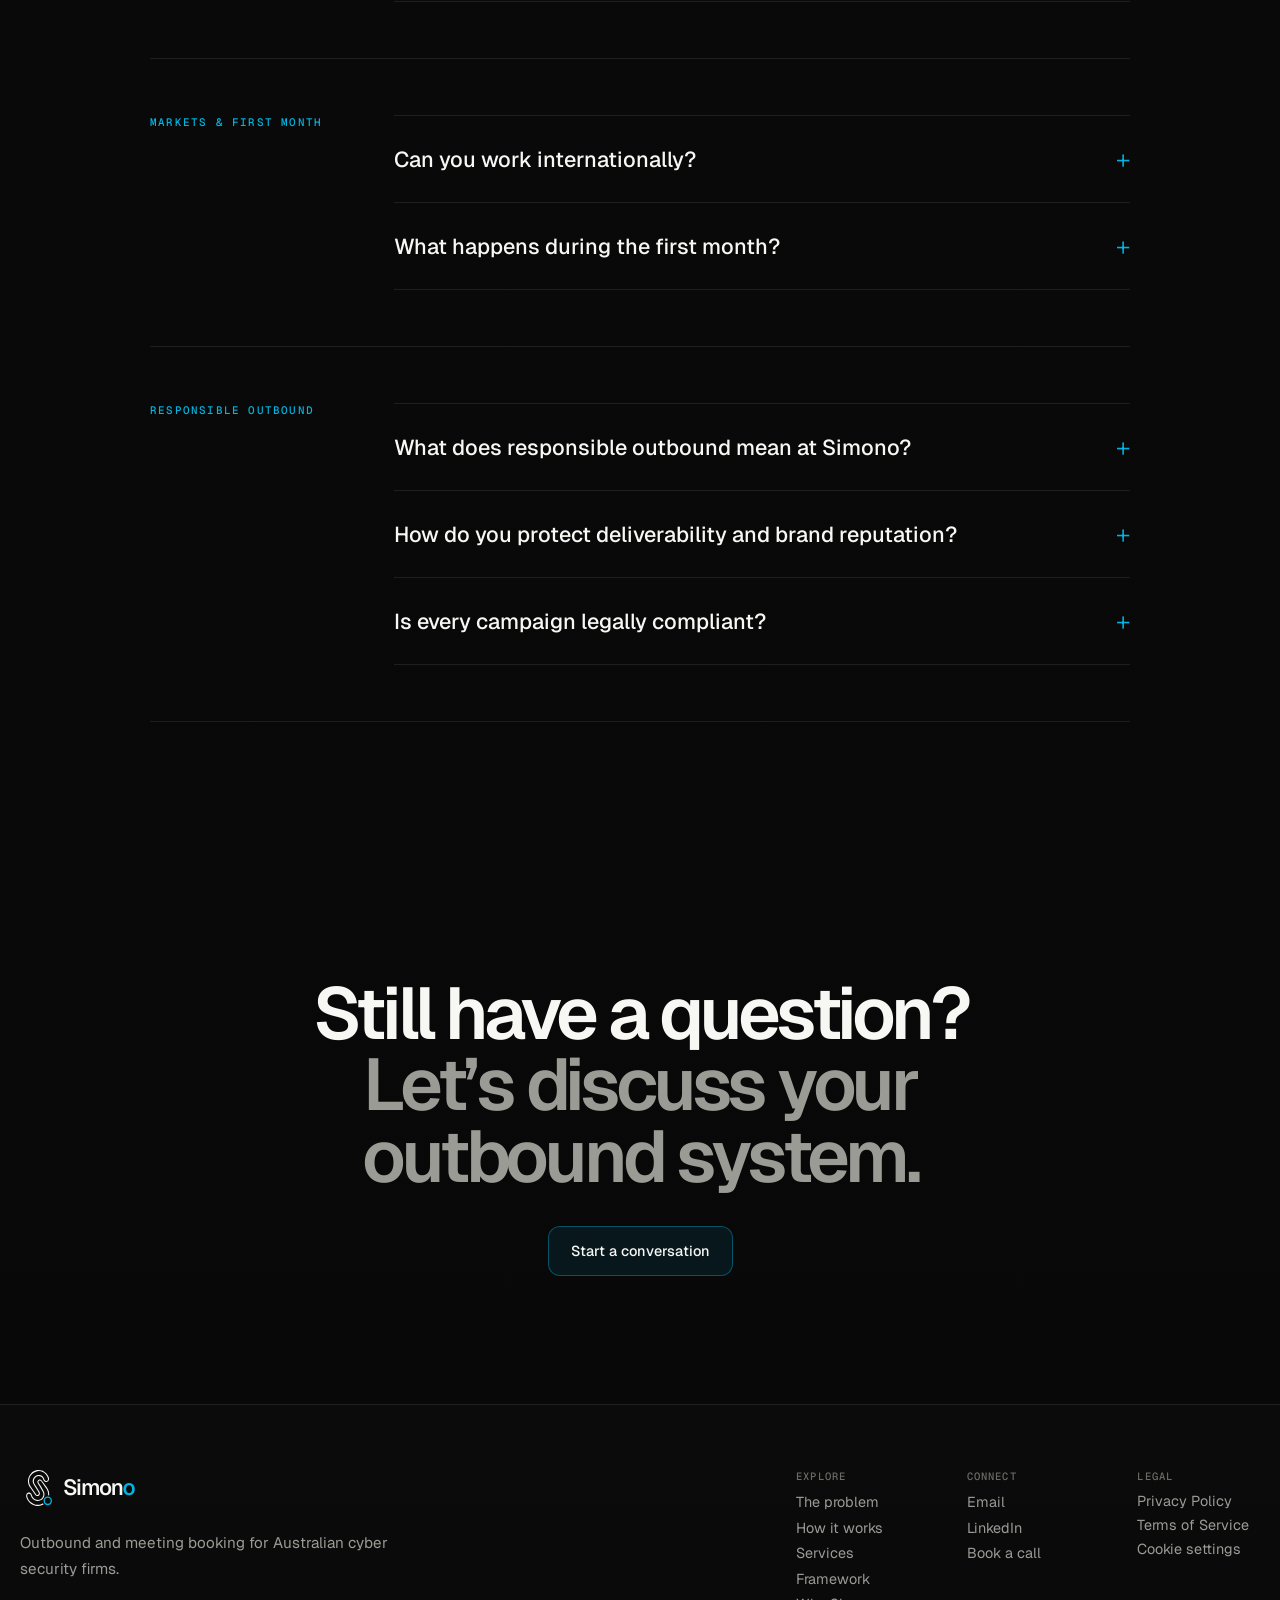
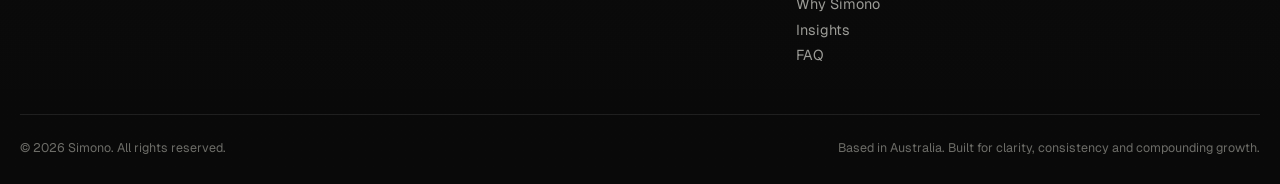
==== commit 1e0244bd: "Cyber-only update + new article" ====
--- a/faq/index.html
+++ b/faq/index.html
@@ -3,24 +3,28 @@
 <html lang="en">
 <head>
 <meta charset="utf-8"/>
-<link href="/favicon-96x96.png?v=2" rel="icon" sizes="96x96" type="image/png"/>
-<link href="/favicon.svg?v=2" rel="icon" type="image/svg+xml"/>
-<link href="/favicon.ico?v=2" rel="shortcut icon"/>
-<link href="/apple-touch-icon.png?v=2" rel="apple-touch-icon" sizes="180x180"/>
-<link href="/site.webmanifest" rel="manifest"/>
 <meta content="width=device-width,initial-scale=1" name="viewport"/>
 <title>Frequently Asked Questions | Simono</title>
-<meta content="Answers about Simono's premium, responsible outbound systems, including relevance, deliverability, data practices and engagement." name="description"/>
-<link href="https://simono.io/faq/" rel="canonical"/>
+    <!-- Simono favicon pack -->
+    <link rel="icon" href="/favicon.ico" sizes="any">
+    <link rel="icon" type="image/svg+xml" href="/favicon.svg">
+    <link rel="icon" type="image/png" sizes="48x48" href="/favicon-48x48.png">
+    <link rel="icon" type="image/png" sizes="96x96" href="/favicon-96x96.png">
+    <link rel="apple-touch-icon" sizes="180x180" href="/apple-touch-icon.png">
+    <link rel="manifest" href="/site.webmanifest">
+    <meta name="theme-color" content="#090909">
+
+<meta content="Answers about how Simono books meetings for cyber security firms, including targeting, compliance, data practices and engagement." name="description"/>
+<link href="https://www.simono.io/faq/" rel="canonical"/>
 <meta content="website" property="og:type"/>
 <meta content="Frequently Asked Questions | Simono" property="og:title"/>
 <meta content="Clear answers about building responsible outbound around relevance, deliverability and sustainable business development." property="og:description"/>
-<meta content="https://simono.io/faq/" property="og:url"/>
-<meta content="https://simono.io/assets/simono-og.png" property="og:image"/>
+<meta content="https://www.simono.io/faq/" property="og:url"/>
+<meta content="https://www.simono.io/assets/simono-og.png" property="og:image"/>
 <meta content="summary_large_image" name="twitter:card"/>
 <meta content="Questions, answered. | Simono" name="twitter:title"/>
-<meta content="Responsible outbound systems for Cybersecurity, Cloud, Data and AI companies." name="twitter:description"/>
-<meta content="https://simono.io/assets/simono-og.png" name="twitter:image"/>
+<meta content="Outbound and meeting booking for Australian cyber security firms." name="twitter:description"/>
+<meta content="https://www.simono.io/assets/simono-og.png" name="twitter:image"/>
 <link href="https://fonts.googleapis.com/css2?family=Geist:wght@400;500;600&amp;family=Geist+Mono:wght@400;500&amp;display=swap" rel="stylesheet"/><noscript><link href="https://fonts.googleapis.com/css2?family=Geist:wght@400;500;600&amp;family=Geist+Mono:wght@400;500&amp;display=swap" rel="stylesheet"/></noscript><link href="https://fonts.googleapis.com/css2?family=Geist:wght@400;500;600&amp;family=Geist+Mono:wght@400;500&amp;display=swap" media="print" onload="this.media = 'all'" rel="stylesheet"/><link as="style" href="https://fonts.googleapis.com/css2?family=Geist:wght@400;500;600&amp;family=Geist+Mono:wght@400;500&amp;display=swap" rel="preload"/><link crossorigin="" href="https://fonts.gstatic.com" rel="preconnect"/><link href="https://fonts.googleapis.com" rel="preconnect"/><style>
       :root {
         --bg: #090909;
@@ -593,7 +597,7 @@
             "name": "Who do you work with?",
             "acceptedAnswer": {
               "@type": "Answer",
-              "text": "Simono works with cybersecurity, cloud, data and AI companies, as well as specialist technology consultancies selling high-value B2B services or solutions. The best fit is a company with a strong offer that wants a more predictable way to reach senior decision-makers."
+              "text": "Simono works only with cyber security firms, mainly founder-led services firms in Australia and New Zealand. The best fit is a firm with a strong offer that relies on referrals today and wants a more predictable way to reach CISOs, CIOs and IT directors."
             }
           },
           {
@@ -614,10 +618,10 @@
           },
           {
             "@type": "Question",
-            "name": "Why do you specialise in Cybersecurity, Cloud and Data?",
+            "name": "Why do you specialise in cyber security?",
             "acceptedAnswer": {
               "@type": "Answer",
-              "text": "These markets combine technical offers, complex buying groups and longer sales cycles. Simono's background in IT consulting and business development helps translate technical capabilities into clear commercial value for CTOs, CIOs, CISOs, Heads of Cloud, Heads of Data and other senior buyers."
+              "text": "Cyber buyers act on real events: a breach, a new CISO, a regulator's deadline. Our process is built to find those triggers and reach the right person while the need is live. Simono's background in IT consulting and business development helps translate technical capabilities into clear commercial value for CISOs, CIOs, IT directors and other senior buyers."
             }
           },
           {
@@ -657,7 +661,7 @@
             "name": "Can you work internationally?",
             "acceptedAnswer": {
               "@type": "Answer",
-              "text": "Yes. Simono supports specialist technology companies across Australia, Europe and North America. Targeting, messaging and campaign timing are adapted to each market and its buying culture."
+              "text": "Simono focuses on Australia and New Zealand. Targeting, messaging and timing are built around how buyers in these markets work, including Australian rules such as the Spam Act and the Do Not Call Register."
             }
           },
           {
@@ -1261,15 +1265,15 @@
 <body>
 <header class="nav" id="nav">
 <div class="container nav-inner">
-<a aria-label="Simono home" class="brand" href="../index.html#top"><img alt="" aria-hidden="true" class="simono-v3-mark" decoding="async" height="74" src="../assets/simono-mark.svg?v=8" width="54"/><span class="simono-v3-wordmark">Simon<span class="simono-v3-o">o</span></span></a>
+<a aria-label="Simono home" class="brand" href="/#top"><img alt="" aria-hidden="true" class="simono-v3-mark" decoding="async" height="74" src="../assets/simono-mark.svg?v=8" width="54"/><span class="simono-v3-wordmark">Simon<span class="simono-v3-o">o</span></span></a>
 <nav class="nav-links" id="primary-navigation">
-<a href="../index.html#diagnosis">Diagnosis</a>
-<a href="../index.html#method">Methodology</a>
-<a href="../index.html#offer">Solutions</a>
-<a href="../index.html#why">Why Simono</a><a href="../index.html#insights">Insights</a>
-<a href="../index.html#contact">Contact</a>
+<a href="/#diagnosis">The problem</a>
+<a href="/#method">How it works</a>
+<a href="/#offer">Services</a>
+<a href="/#why">Why Simono</a><a href="/#insights">Insights</a>
+<a href="/#contact">Contact</a>
 </nav>
-<a class="button open-booking" data-booking-type="build" href="../index.html#booking">Build your outbound system</a>
+<a class="button open-booking" data-booking-type="build" href="/#booking">Build your outbound system</a>
 <button aria-controls="primary-navigation" aria-expanded="false" aria-label="Open menu" class="menu">
           ☰
         </button>
@@ -1282,7 +1286,7 @@
 <h1 class="faq-title">Everything you need<span>to know.</span></h1>
 <p class="intro">
             Clear answers about who we work with, how the engagement operates
-            and what to expect from a premium, responsible outbound system.
+            and what to expect when Simono books meetings for your cyber firm.
           </p>
 </div>
 </section>
@@ -1294,11 +1298,7 @@
 <details class="faq-item">
 <summary>Who do you work with?</summary>
 <div class="faq-answer">
-                  Simono works with cybersecurity, cloud, data and AI companies,
-                  as well as specialist technology consultancies selling
-                  high-value B2B services or solutions. The best fit is a
-                  company with a strong offer that wants a more predictable way
-                  to reach senior decision-makers.
+                  Simono works only with cyber security firms, mainly founder-led services firms in Australia and New Zealand. The best fit is a firm with a strong offer that relies on referrals today and wants a more predictable way to reach CISOs, CIOs and IT directors.
                 </div>
 </details>
 <details class="faq-item">
@@ -1328,14 +1328,10 @@
 </details>
 <details class="faq-item">
 <summary>
-                  Why do you specialise in Cybersecurity, Cloud and Data?
+                  Why do you specialise in cyber security?
                 </summary>
 <div class="faq-answer">
-                  These markets combine technical offers, complex buying groups
-                  and longer sales cycles. Simono's background in IT consulting
-                  and business development helps translate technical
-                  capabilities into clear commercial value for CTOs, CIOs,
-                  CISOs, Heads of Cloud, Heads of Data and other senior buyers.
+                  Cyber buyers act on real events: a breach, a new CISO, a regulator's deadline. Our process is built to find those triggers and reach the right person while the need is live. Simono's background in IT consulting and business development helps translate technical capabilities into clear commercial value for CISOs, CIOs, IT directors and other senior buyers.
                 </div>
 </details>
 </div>
@@ -1392,9 +1388,7 @@
 <details class="faq-item">
 <summary>Can you work internationally?</summary>
 <div class="faq-answer">
-                  Yes. Simono supports specialist technology companies across
-                  Australia and Asia. Targeting, messaging and campaign timing
-                  are adapted to each market and its buying culture.
+                  Simono focuses on Australia and New Zealand. Targeting, messaging and timing are built around how buyers in these markets work, including Australian rules such as the Spam Act and the Do Not Call Register.
                 </div>
 </details>
 <details class="faq-item">
@@ -1452,7 +1446,7 @@
 <h2 class="contact-title">
             Still have a question?<span>Let’s discuss your outbound system.</span>
 </h2>
-<a class="button" href="../index.html#contact">Start a conversation</a>
+<a class="button" href="/#contact">Start a conversation</a>
 </div>
 </section>
 </main>
@@ -1460,30 +1454,29 @@
 <div class="container footer-v4">
 <div class="footer-v4-main">
 <div class="footer-v4-brand">
-<a aria-label="Simono home" class="brand" href="../index.html#top">
+<a aria-label="Simono home" class="brand" href="/#top">
 <img alt="" aria-hidden="true" class="simono-v3-mark" decoding="async" src="../assets/simono-mark.svg?v=8"/><span class="simono-v3-wordmark">Simon<span class="simono-v3-o">o</span></span>
 </a>
 <p class="footer-tagline">
-              Premium outbound systems built for qualified conversations,
-              healthy deliverability and long-term brand value.
+              Outbound and meeting booking for Australian cyber security firms.
             </p>
 </div>
 <div class="footer-v4-links">
 <div>
 <span>Explore</span>
-<a href="../index.html#diagnosis">Diagnosis</a>
-<a href="../index.html#method">Methodology</a>
-<a href="../index.html#offer">Solutions</a>
-<a href="../index.html#framework">Framework</a>
-<a href="../index.html#why">Why Simono</a><a href="../index.html#insights">Insights</a><a href="../faq/index.html">FAQ</a>
+<a href="/#diagnosis">The problem</a>
+<a href="/#method">How it works</a>
+<a href="/#offer">Services</a>
+<a href="/#framework">Framework</a>
+<a href="/#why">Why Simono</a><a href="/#insights">Insights</a><a href="/faq/">FAQ</a>
 </div>
 <div>
 <span>Connect</span>
 <a href="mailto:simon@simono.io?subject=Outbound%20Inquiry">Email</a>
 <a href="https://www.linkedin.com/in/simon-lecat/" rel="noopener noreferrer" target="_blank">LinkedIn</a>
-<a class="open-booking" data-booking-type="default" href="../index.html#booking">Book a call</a>
+<a class="open-booking" data-booking-type="default" href="/#booking">Book a call</a>
 </div>
-<div><span>Legal</span><a href="../privacy-policy.html">Privacy Policy</a><a href="../terms-of-service.html">Terms of Service</a><button data-cookie-settings="" type="button">Cookie settings</button></div></div>
+<div><span>Legal</span><a href="/privacy-policy">Privacy Policy</a><a href="/terms-of-service">Terms of Service</a><button data-cookie-settings="" type="button">Cookie settings</button></div></div>
 </div>
 <div class="footer-v4-bottom">
 <span>© 2026 Simono. All rights reserved.</span>
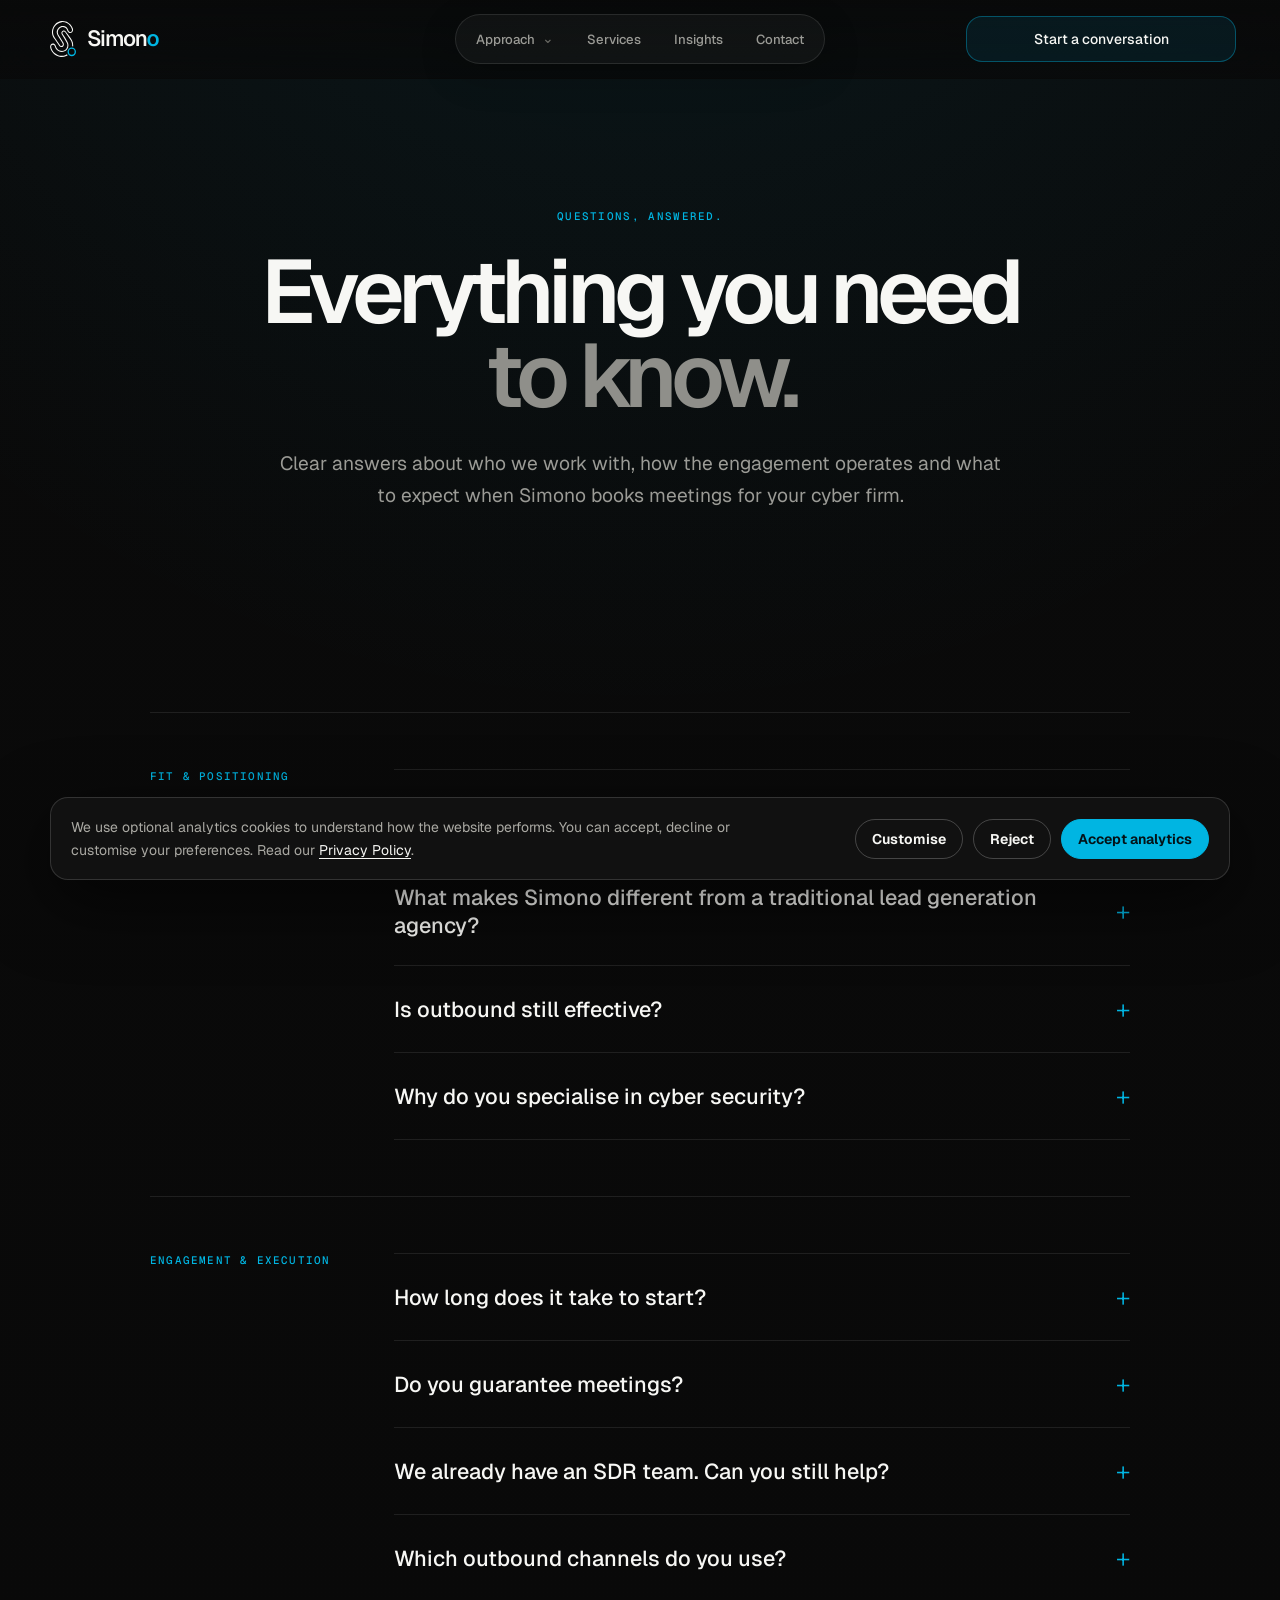
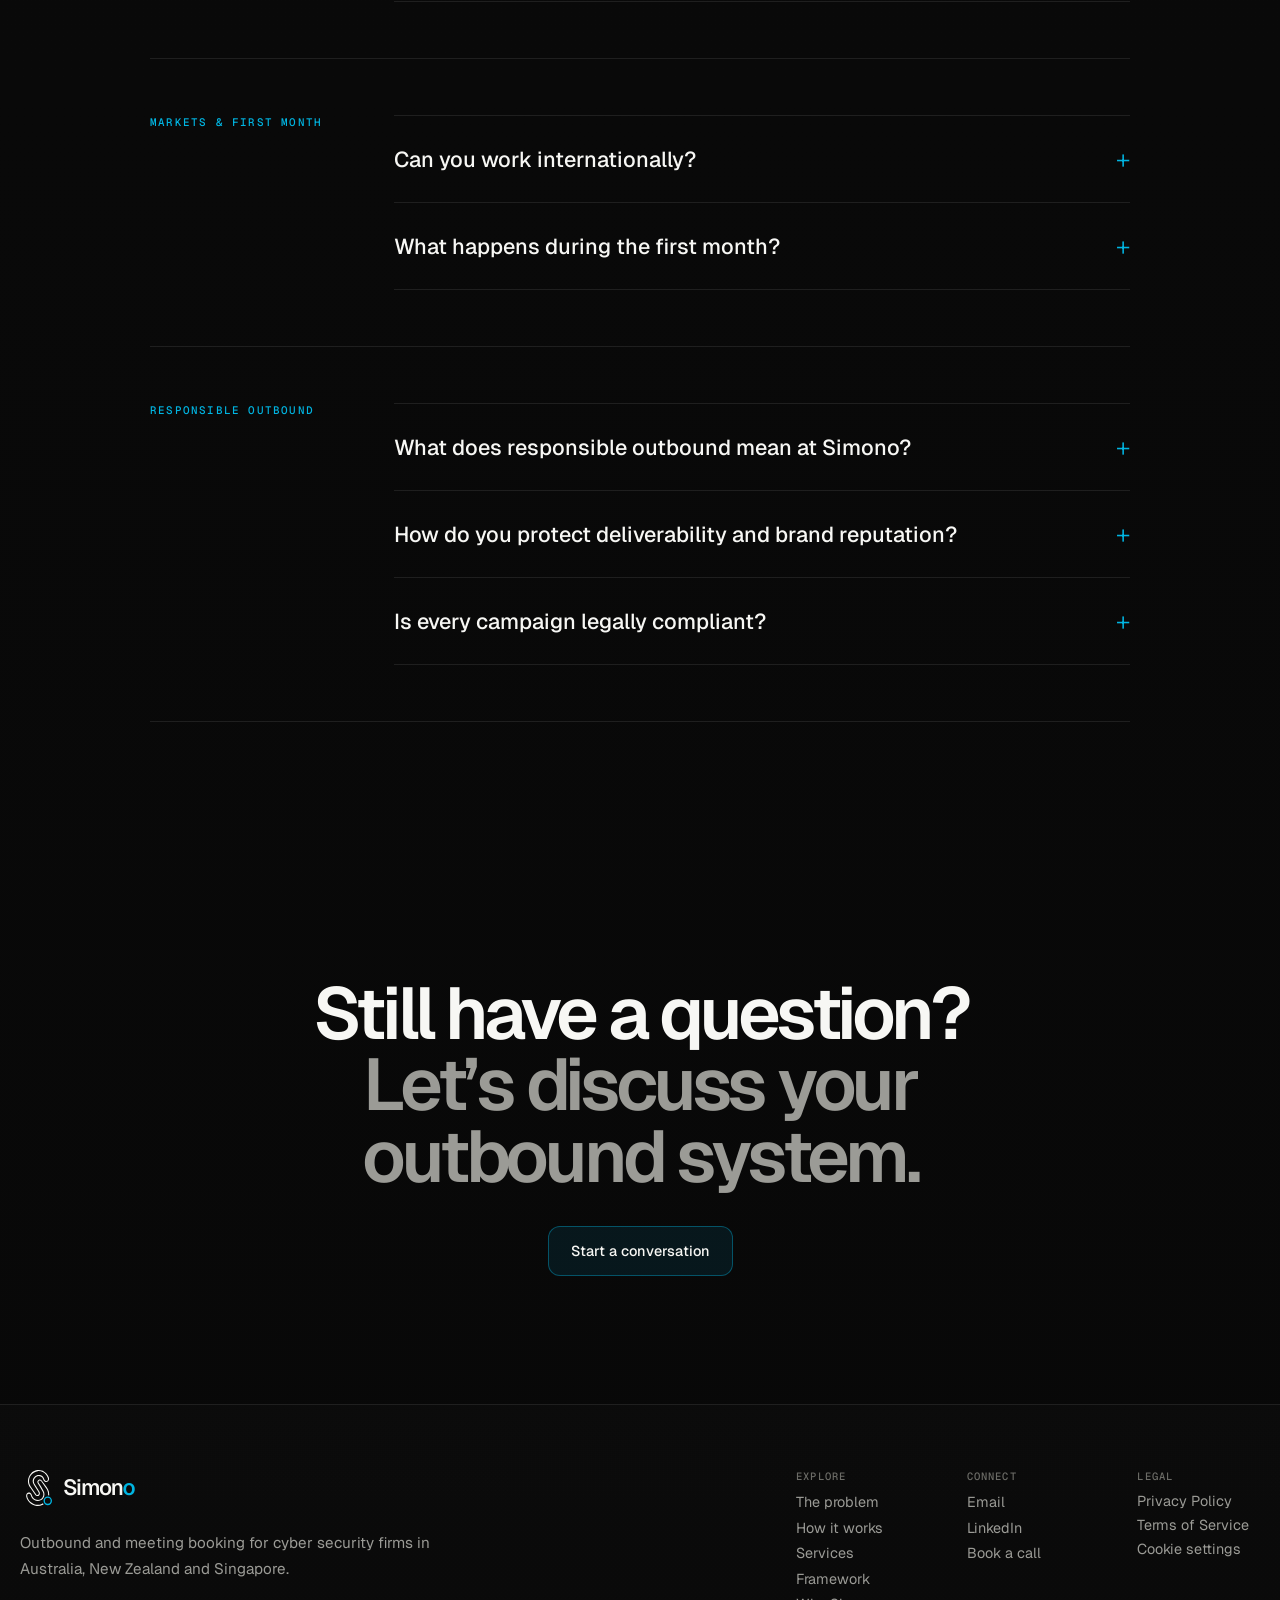
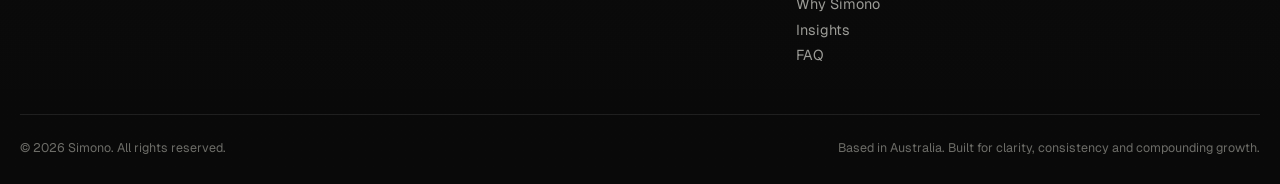
==== commit df82497b: "One offer, AU NZ SG, first 3 months, overview PDF" ====
--- a/faq/index.html
+++ b/faq/index.html
@@ -23,7 +23,7 @@
 <meta content="https://www.simono.io/assets/simono-og.png" property="og:image"/>
 <meta content="summary_large_image" name="twitter:card"/>
 <meta content="Questions, answered. | Simono" name="twitter:title"/>
-<meta content="Outbound and meeting booking for Australian cyber security firms." name="twitter:description"/>
+<meta content="Outbound and meeting booking for cyber security firms in Australia, New Zealand and Singapore." name="twitter:description"/>
 <meta content="https://www.simono.io/assets/simono-og.png" name="twitter:image"/>
 <link href="https://fonts.googleapis.com/css2?family=Geist:wght@400;500;600&amp;family=Geist+Mono:wght@400;500&amp;display=swap" rel="stylesheet"/><noscript><link href="https://fonts.googleapis.com/css2?family=Geist:wght@400;500;600&amp;family=Geist+Mono:wght@400;500&amp;display=swap" rel="stylesheet"/></noscript><link href="https://fonts.googleapis.com/css2?family=Geist:wght@400;500;600&amp;family=Geist+Mono:wght@400;500&amp;display=swap" media="print" onload="this.media = 'all'" rel="stylesheet"/><link as="style" href="https://fonts.googleapis.com/css2?family=Geist:wght@400;500;600&amp;family=Geist+Mono:wght@400;500&amp;display=swap" rel="preload"/><link crossorigin="" href="https://fonts.gstatic.com" rel="preconnect"/><link href="https://fonts.googleapis.com" rel="preconnect"/><style>
       :root {
@@ -597,7 +597,7 @@
             "name": "Who do you work with?",
             "acceptedAnswer": {
               "@type": "Answer",
-              "text": "Simono works only with cyber security firms, mainly founder-led services firms in Australia and New Zealand. The best fit is a firm with a strong offer that relies on referrals today and wants a more predictable way to reach CISOs, CIOs and IT directors."
+              "text": "Simono works only with cyber security firms, mainly founder-led services firms in Australia, New Zealand and Singapore. The best fit is a firm with a strong offer that relies on referrals today and wants a more predictable way to reach CISOs, CIOs and IT directors."
             }
           },
           {
@@ -605,7 +605,7 @@
             "name": "What makes Simono different from a traditional lead generation agency?",
             "acceptedAnswer": {
               "@type": "Answer",
-              "text": "Simono does not simply deliver lists or run isolated campaigns. We build the complete outbound growth system: positioning, ideal customer profile, account selection, infrastructure, messaging, campaign execution, qualification, reporting and continuous optimisation. The objective is a repeatable commercial engine that your business can understand and scale."
+              "text": "Simono does not simply deliver lists or run isolated campaigns. We find organisations with a live reason to buy security, dig deeper by contacting companies ourselves, reach the right decision-maker by phone, email and LinkedIn, and book qualified meetings in your calendar, with a weekly report on what's working."
             }
           },
           {
@@ -626,10 +626,10 @@
           },
           {
             "@type": "Question",
-            "name": "How long does implementation take?",
+            "name": "How long does it take to start?",
             "acceptedAnswer": {
               "@type": "Answer",
-              "text": "A new outbound foundation is normally designed and prepared for launch within two to four weeks. The exact timeline depends on your existing infrastructure, the complexity of your offer, the number of target segments and the channels selected."
+              "text": "About a month. Your email domains are warmed up for a month so messages land in the inbox, while calls and LinkedIn start in week 2. After that, we work together for a minimum of 3 months of outreach."
             }
           },
           {
@@ -645,7 +645,7 @@
             "name": "We already have an SDR team. Can you still help?",
             "acceptedAnswer": {
               "@type": "Answer",
-              "text": "Yes. Simono can strengthen an existing sales development function by improving targeting, deliverability, messaging, workflows, reporting and campaign strategy. We can build the operating system around your team rather than replacing it."
+              "text": "Yes. Simono can add a steady flow of researched accounts and booked meetings alongside your team, or cover the markets and segments your team doesn't have time for."
             }
           },
           {
@@ -661,7 +661,7 @@
             "name": "Can you work internationally?",
             "acceptedAnswer": {
               "@type": "Answer",
-              "text": "Simono focuses on Australia and New Zealand. Targeting, messaging and timing are built around how buyers in these markets work, including Australian rules such as the Spam Act and the Do Not Call Register."
+              "text": "Simono focuses on Australia, New Zealand and Singapore. Targeting, messaging and timing are built around how buyers in these markets work, including the anti-spam and telemarketing rules of each market, such as Australia's Spam Act and Do Not Call Register."
             }
           },
           {
@@ -669,7 +669,7 @@
             "name": "What happens during the first month?",
             "acceptedAnswer": {
               "@type": "Answer",
-              "text": "The first month focuses on strategy and foundation: clarifying the offer, defining the ICP, selecting target accounts, preparing data, configuring infrastructure, developing messaging and launching the first controlled campaigns. Initial signals are then used to refine positioning and execution."
+              "text": "The first month is set-up and warm-up: a kick-off call on your services, ideal clients and markets, email domains warmed up, target accounts built from live triggers, and a call script and messages approved by you. Calls and LinkedIn start in week 2, so first meetings are possible before email even starts."
             }
           },
           {
@@ -1273,7 +1273,7 @@
 <a href="/#why">Why Simono</a><a href="/#insights">Insights</a>
 <a href="/#contact">Contact</a>
 </nav>
-<a class="button open-booking" data-booking-type="build" href="/#booking">Build your outbound system</a>
+<a class="button open-booking" data-booking-type="default" href="/#booking">Book a call</a>
 <button aria-controls="primary-navigation" aria-expanded="false" aria-label="Open menu" class="menu">
           ☰
         </button>
@@ -1298,7 +1298,7 @@
 <details class="faq-item">
 <summary>Who do you work with?</summary>
 <div class="faq-answer">
-                  Simono works only with cyber security firms, mainly founder-led services firms in Australia and New Zealand. The best fit is a firm with a strong offer that relies on referrals today and wants a more predictable way to reach CISOs, CIOs and IT directors.
+                  Simono works only with cyber security firms, mainly founder-led services firms in Australia, New Zealand and Singapore. The best fit is a firm with a strong offer that relies on referrals today and wants a more predictable way to reach CISOs, CIOs and IT directors.
                 </div>
 </details>
 <details class="faq-item">
@@ -1307,13 +1307,7 @@
                   agency?
                 </summary>
 <div class="faq-answer">
-                  Simono does not simply deliver lists or run isolated
-                  campaigns. We build the complete outbound growth system:
-                  positioning, ideal customer profile, account selection,
-                  infrastructure, messaging, campaign execution, qualification,
-                  reporting and continuous optimisation. The objective is a
-                  repeatable commercial engine that your business can understand
-                  and scale.
+                  Simono does not simply deliver lists or run isolated campaigns. We find organisations with a live reason to buy security, dig deeper by contacting companies ourselves, reach the right decision-maker by phone, email and LinkedIn, and book qualified meetings in your calendar, with a weekly report on what's working.
                 </div>
 </details>
 <details class="faq-item">
@@ -1340,13 +1334,9 @@
 <div class="category-label">Engagement &amp; execution</div>
 <div class="faq-list">
 <details class="faq-item">
-<summary>How long does implementation take?</summary>
+<summary>How long does it take to start?</summary>
 <div class="faq-answer">
-                  A new outbound foundation is normally designed and prepared
-                  for launch within two to four weeks. The exact timeline
-                  depends on your existing infrastructure, the complexity of
-                  your offer, the number of target segments and the channels
-                  selected.
+                  About a month. Your email domains are warmed up for a month so messages land in the inbox, while calls and LinkedIn start in week 2. After that, we work together for a minimum of 3 months of outreach.
                 </div>
 </details>
 <details class="faq-item">
@@ -1365,10 +1355,7 @@
                   We already have an SDR team. Can you still help?
                 </summary>
 <div class="faq-answer">
-                  Yes. Simono can strengthen an existing sales development
-                  function by improving targeting, deliverability, messaging,
-                  workflows, reporting and campaign strategy. We can build the
-                  operating system around your team rather than replacing it.
+                  Yes. Simono can add a steady flow of researched accounts and booked meetings alongside your team, or cover the markets and segments your team doesn't have time for.
                 </div>
 </details>
 <details class="faq-item">
@@ -1388,18 +1375,13 @@
 <details class="faq-item">
 <summary>Can you work internationally?</summary>
 <div class="faq-answer">
-                  Simono focuses on Australia and New Zealand. Targeting, messaging and timing are built around how buyers in these markets work, including Australian rules such as the Spam Act and the Do Not Call Register.
+                  Simono focuses on Australia, New Zealand and Singapore. Targeting, messaging and timing are built around how buyers in these markets work, including the anti-spam and telemarketing rules of each market, such as Australia's Spam Act and Do Not Call Register.
                 </div>
 </details>
 <details class="faq-item">
 <summary>What happens during the first month?</summary>
 <div class="faq-answer">
-                  The first month focuses on strategy and foundation: clarifying
-                  the offer, defining the ICP, selecting target accounts,
-                  preparing data, configuring infrastructure, developing
-                  messaging and launching the first controlled campaigns.
-                  Initial signals are then used to refine positioning and
-                  execution.
+                  The first month is set-up and warm-up: a kick-off call on your services, ideal clients and markets, email domains warmed up, target accounts built from live triggers, and a call script and messages approved by you. Calls and LinkedIn start in week 2, so first meetings are possible before email even starts.
                 </div>
 </details>
 </div>
@@ -1458,7 +1440,7 @@
 <img alt="" aria-hidden="true" class="simono-v3-mark" decoding="async" src="../assets/simono-mark.svg?v=8"/><span class="simono-v3-wordmark">Simon<span class="simono-v3-o">o</span></span>
 </a>
 <p class="footer-tagline">
-              Outbound and meeting booking for Australian cyber security firms.
+              Outbound and meeting booking for cyber security firms in Australia, New Zealand and Singapore.
             </p>
 </div>
 <div class="footer-v4-links">
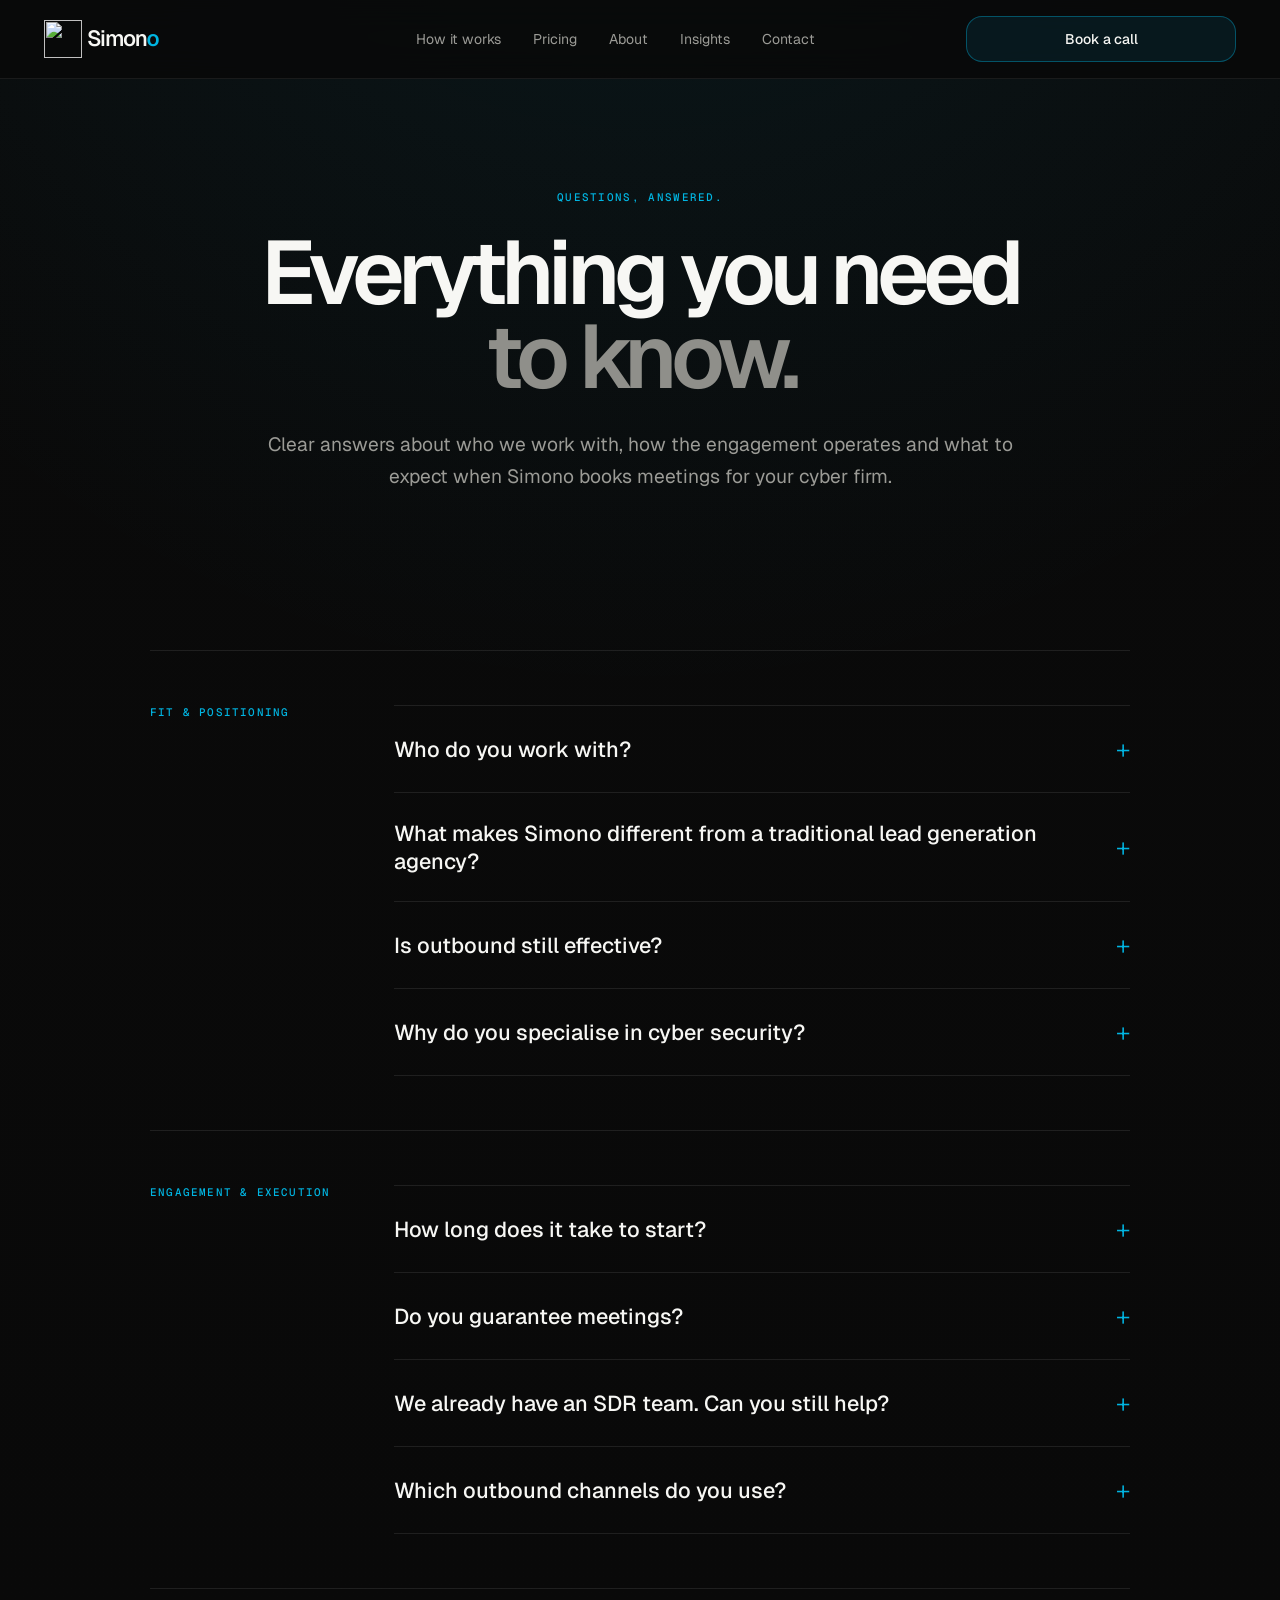
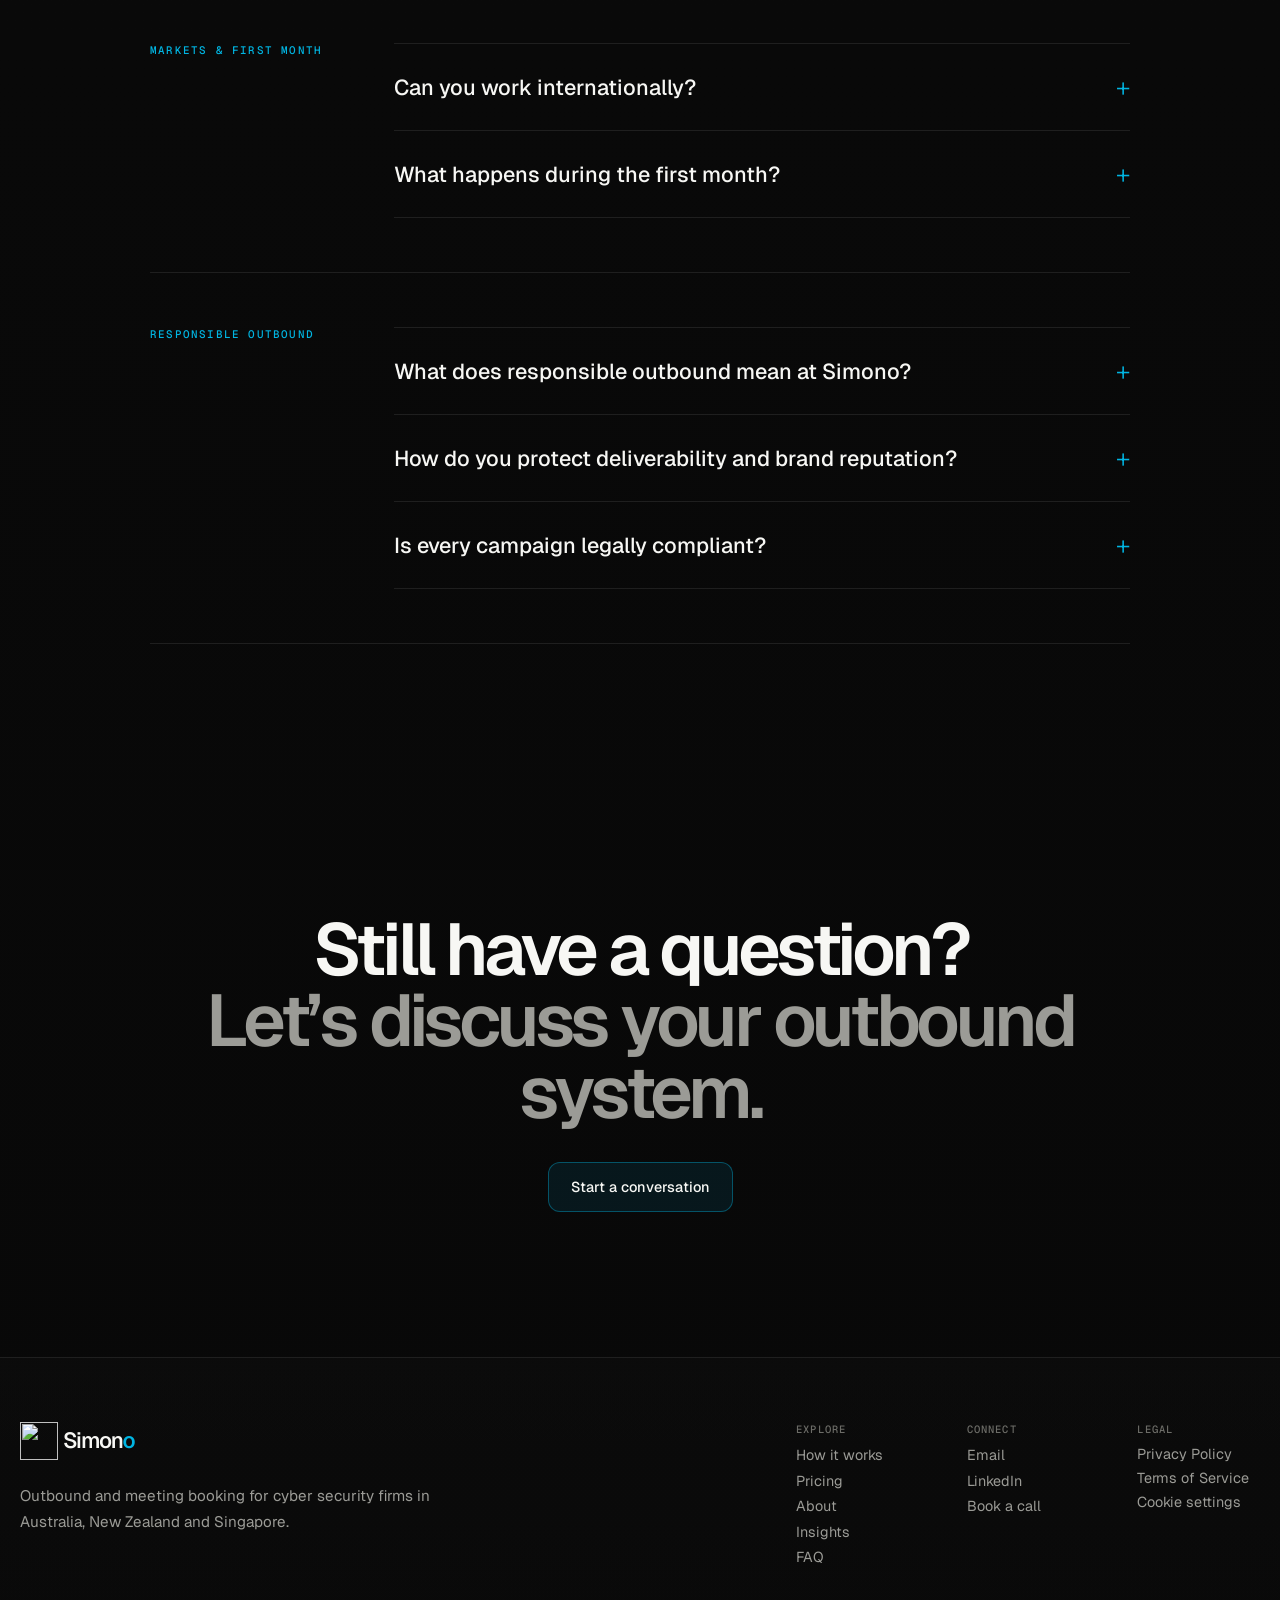
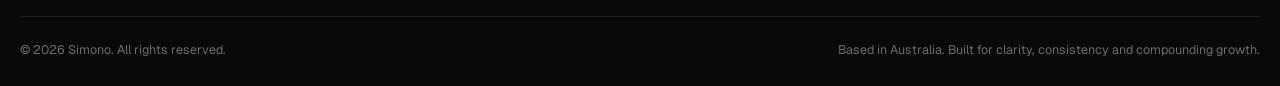
==== commit e0988b79: "Simplify homepage: 4 sections, first-person copy, pay-per-meeting terms" ====
--- a/faq/index.html
+++ b/faq/index.html
@@ -629,7 +629,7 @@
             "name": "How long does it take to start?",
             "acceptedAnswer": {
               "@type": "Answer",
-              "text": "About a month. Your email domains are warmed up for a month so messages land in the inbox, while calls and LinkedIn start in week 2. After that, we work together for a minimum of 3 months of outreach."
+              "text": "Within a week. After a short kick-off, calls and LinkedIn start straight away, and email joins once your domains are warm (around weeks 3 to 4). There is no minimum term: you can stop any time with 14 days' notice."
             }
           },
           {
@@ -637,7 +637,7 @@
             "name": "Do you guarantee meetings?",
             "acceptedAnswer": {
               "@type": "Answer",
-              "text": "We do not promise arbitrary meeting volumes before validating the offer, market and target audience. Simono focuses on qualified opportunities and transparent performance data. Where a meeting target is included in a specific engagement, the qualification criteria and conditions are agreed before launch."
+              "text": "You only pay for qualified meetings that happen: a decision-maker with the agreed job titles, from a company in your ideal client profile, who shows up. Your first meeting is free, and if no qualified meeting happens within 30 days of receiving your ideal client profile and calendar access, you can stop with nothing to pay."
             }
           },
           {
@@ -669,7 +669,7 @@
             "name": "What happens during the first month?",
             "acceptedAnswer": {
               "@type": "Answer",
-              "text": "The first month is set-up and warm-up: a kick-off call on your services, ideal clients and markets, email domains warmed up, target accounts built from live triggers, and a call script and messages approved by you. Calls and LinkedIn start in week 2, so first meetings are possible before email even starts."
+              "text": "A kick-off call on your services, ideal clients and markets, target accounts built from live triggers, and a call script and messages approved by you. Calls and LinkedIn start in week 1, email joins around weeks 3 to 4 once your domains are warm, and the first meetings land in your calendar with notes."
             }
           },
           {
@@ -1261,16 +1261,15 @@
   }@media (max-width: 700px) {.footer-tagline {
       max-width: 280px;
       font-size: 0.8125rem;
-    }}</style><link rel="stylesheet" href="../assets/readability.css" /><link rel="stylesheet" href="../assets/nav-enhanced.css?v=1" /><script defer src="../assets/nav-enhanced.js?v=2"></script></head>
+    }}</style><link rel="stylesheet" href="../assets/readability.css" /><link rel="stylesheet" href="../assets/nav-enhanced.css?v=1" /><script defer src="../assets/nav-enhanced.js?v=3"></script></head>
 <body>
 <header class="nav" id="nav">
 <div class="container nav-inner">
 <a aria-label="Simono home" class="brand" href="/#top"><img alt="" aria-hidden="true" class="simono-v3-mark" decoding="async" height="74" src="../assets/simono-mark.svg?v=8" width="54"/><span class="simono-v3-wordmark">Simon<span class="simono-v3-o">o</span></span></a>
 <nav class="nav-links" id="primary-navigation">
-<a href="/#diagnosis">The problem</a>
 <a href="/#method">How it works</a>
-<a href="/#offer">Services</a>
-<a href="/#why">Why Simono</a><a href="/#insights">Insights</a>
+<a href="/#offer">Pricing</a>
+<a href="/#why">About</a><a href="/insights/">Insights</a>
 <a href="/#contact">Contact</a>
 </nav>
 <a class="button open-booking" data-booking-type="default" href="/#booking">Book a call</a>
@@ -1336,18 +1335,13 @@
 <details class="faq-item">
 <summary>How long does it take to start?</summary>
 <div class="faq-answer">
-                  About a month. Your email domains are warmed up for a month so messages land in the inbox, while calls and LinkedIn start in week 2. After that, we work together for a minimum of 3 months of outreach.
+                  Within a week. After a short kick-off, calls and LinkedIn start straight away, and email joins once your domains are warm (around weeks 3 to 4). There is no minimum term: you can stop any time with 14 days' notice.
                 </div>
 </details>
 <details class="faq-item">
 <summary>Do you guarantee meetings?</summary>
 <div class="faq-answer">
-                  We do not promise arbitrary meeting volumes before validating
-                  the offer, market and target audience. Simono focuses on
-                  qualified opportunities and transparent performance data.
-                  Where a meeting target is included in a specific engagement,
-                  the qualification criteria and conditions are agreed before
-                  launch.
+                  You only pay for qualified meetings that happen: a decision-maker with the agreed job titles, from a company in your ideal client profile, who shows up. Your first meeting is free, and if no qualified meeting happens within 30 days of receiving your ideal client profile and calendar access, you can stop with nothing to pay.
                 </div>
 </details>
 <details class="faq-item">
@@ -1381,7 +1375,7 @@
 <details class="faq-item">
 <summary>What happens during the first month?</summary>
 <div class="faq-answer">
-                  The first month is set-up and warm-up: a kick-off call on your services, ideal clients and markets, email domains warmed up, target accounts built from live triggers, and a call script and messages approved by you. Calls and LinkedIn start in week 2, so first meetings are possible before email even starts.
+                  A kick-off call on your services, ideal clients and markets, target accounts built from live triggers, and a call script and messages approved by you. Calls and LinkedIn start in week 1, email joins around weeks 3 to 4 once your domains are warm, and the first meetings land in your calendar with notes.
                 </div>
 </details>
 </div>
@@ -1446,11 +1440,9 @@
 <div class="footer-v4-links">
 <div>
 <span>Explore</span>
-<a href="/#diagnosis">The problem</a>
 <a href="/#method">How it works</a>
-<a href="/#offer">Services</a>
-<a href="/#framework">Framework</a>
-<a href="/#why">Why Simono</a><a href="/#insights">Insights</a><a href="/faq/">FAQ</a>
+<a href="/#offer">Pricing</a>
+<a href="/#why">About</a><a href="/insights/">Insights</a><a href="/faq/">FAQ</a>
 </div>
 <div>
 <span>Connect</span>
